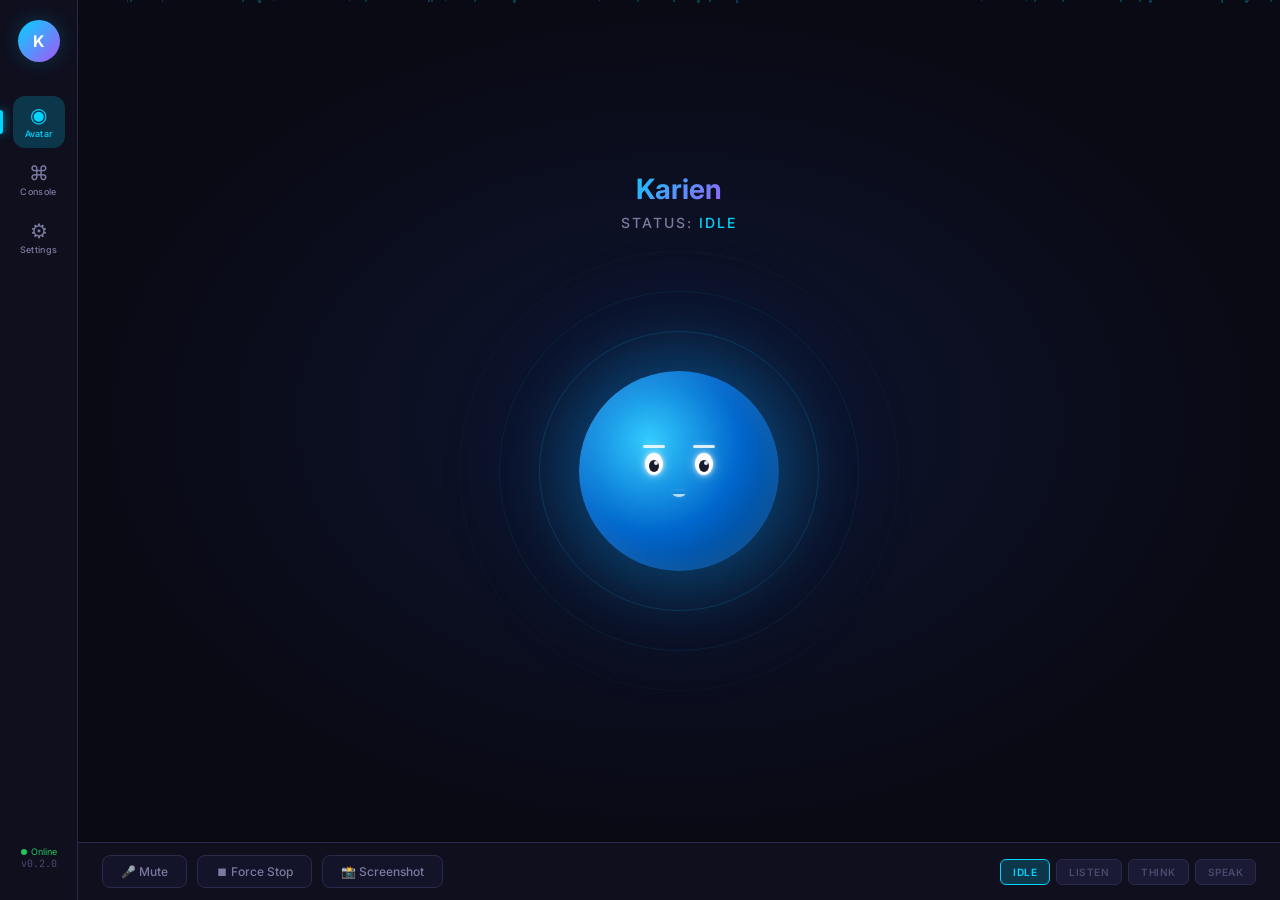
==== ui/index.html @ 9a638fca "feat: companion overlay avatar — voice pipeline in-app, ghost window, skin system The two halves of " ====
<!DOCTYPE html>
<html lang="en">

<head>
    <meta charset="UTF-8">
    <meta name="viewport" content="width=device-width, initial-scale=1.0">
    <title>Karien Dashboard</title>

    <!-- Stylesheets -->
    <link rel="stylesheet" href="css/variables.css">
    <link rel="stylesheet" href="css/layout.css">
    <link rel="stylesheet" href="css/avatar.css">
    <link rel="stylesheet" href="css/console.css">
    <link rel="stylesheet" href="css/settings.css">
    <link rel="stylesheet" href="css/face.css">
</head>

<body>
    <div class="app">

        <!-- ───── SIDEBAR ───── -->
        <div class="sidebar">
            <div class="sidebar-logo">K</div>

            <div class="nav-item active" data-tab="avatar" onclick="switchTab('avatar')">
                <span class="nav-icon">◉</span>
                <span class="nav-label">Avatar</span>
            </div>
            <div class="nav-item" data-tab="console" onclick="switchTab('console')">
                <span class="nav-icon">⌘</span>
                <span class="nav-label">Console</span>
            </div>
            <div class="nav-item" data-tab="settings" onclick="switchTab('settings')">
                <span class="nav-icon">⚙</span>
                <span class="nav-label">Settings</span>
            </div>

            <div class="sidebar-footer">
                <div class="sidebar-status"><span class="dot"></span> Online</div>
                <div class="sidebar-version" id="sidebar-version">v0.2.0</div>
            </div>
        </div>

        <!-- ───── MAIN CONTENT ───── -->
        <div class="main-content">

            <!-- AVATAR VIEW -->
            <div class="view active" id="view-avatar">
                <div class="avatar-view">
                    <div class="particles" id="particles"></div>
                    <div class="avatar-status">
                        <div class="avatar-name">Karien</div>
                        <div class="avatar-status-text">Status: <span class="highlight" id="statusLabel">Idle</span>
                        </div>
                    </div>
                    <div class="orb-container" id="orbContainer">
                        <div class="orb">
                            <div class="face">
                                <div class="brow brow-l"></div>
                                <div class="brow brow-r"></div>
                                <div class="eye eye-l">
                                    <div class="pupil"></div>
                                </div>
                                <div class="eye eye-r">
                                    <div class="pupil"></div>
                                </div>
                                <div class="mouth"></div>
                                <div class="blush blush-l"></div>
                                <div class="blush blush-r"></div>
                            </div>
                        </div>
                        <div class="orb-ring"></div>
                        <div class="orb-ring"></div>
                        <div class="orb-ring"></div>
                    </div>
                </div>
            </div>

            <!-- CONSOLE VIEW -->
            <div class="view" id="view-console">
                <div class="console-view">
                    <div class="console-toolbar">
                        <span class="title">⌘ Console Output</span>
                        <button class="toolbar-btn" onclick="clearLogs()">Clear Log</button>
                        <div class="toggle-switch" onclick="this.querySelector('.toggle-track').classList.toggle('on')">
                            <div class="toggle-track on"></div>
                            <span>Auto-Scroll</span>
                        </div>
                    </div>
                    <div class="log-area" id="logArea">
                        <!-- filled by console.js -->
                    </div>
                    <div class="console-input-bar">
                        <span class="prompt-char">❯</span>
                        <input class="console-input" type="text" placeholder="Type command manually here..." />
                        <button class="send-btn">Send</button>
                    </div>
                </div>
            </div>

            <!-- SETTINGS VIEW -->
            <div class="view" id="view-settings">
                <div class="settings-view">
                    <div class="settings-header">
                        <h1>⚙ Settings</h1>
                        <p>Configure your assistant's brain, tools, and audio.</p>
                    </div>
                    <div class="settings-body">

                        <!-- LLM Config -->
                        <div class="settings-section">
                            <div class="section-header">
                                <div class="section-icon llm">🧠</div>
                                <span class="section-title">LLM Configuration</span>
                                <span class="section-chevron open">▼</span>
                            </div>
                            <div class="section-body">
                                <div class="form-row">
                                    <span class="form-label">Provider</span>
                                    <select class="form-select" id="llm-provider">
                                        <!-- populated by settings.js -->
                                    </select>
                                </div>
                                <div class="form-row">
                                    <span class="form-label">Model</span>
                                    <select class="form-select" id="llm-model">
                                        <!-- populated by settings.js -->
                                    </select>
                                </div>
                                <div class="form-row">
                                    <span class="form-label">Temperature</span>
                                    <div class="slider-container">
                                        <input type="range" class="slider" id="llm-temperature" min="0" max="100"
                                            value="70"
                                            oninput="document.getElementById('llm-temp-value').textContent = (this.value/100).toFixed(2)">
                                        <span class="slider-value" id="llm-temp-value">0.70</span>
                                    </div>
                                </div>
                            </div>
                        </div>

                        <!-- MCP Servers -->
                        <div class="settings-section">
                            <div class="section-header">
                                <div class="section-icon mcp">🔌</div>
                                <span class="section-title">MCP Servers (Tools)</span>
                                <span class="section-chevron open">▼</span>
                            </div>
                            <div class="section-body" id="mcp-list">
                                <!-- populated by settings.js -->
                            </div>
                        </div>

                        <!-- Audio -->
                        <div class="settings-section">
                            <div class="section-header">
                                <div class="section-icon audio">🎤</div>
                                <span class="section-title">Audio Configuration</span>
                                <span class="section-chevron open">▼</span>
                            </div>
                            <div class="section-body">
                                <div class="form-row">
                                    <span class="form-label">Input Device</span>
                                    <select class="form-select" id="audio-device">
                                        <!-- populated by settings.js -->
                                    </select>
                                </div>
                                <div class="form-row">
                                    <span class="form-label">Wake Word</span>
                                    <select class="form-select" id="audio-wakeword">
                                        <!-- populated by settings.js -->
                                    </select>
                                </div>
                            </div>
                        </div>

                        <!-- Voice / TTS -->
                        <div class="settings-section">
                            <div class="section-header">
                                <div class="section-icon voice">🗣️</div>
                                <span class="section-title">Voice / TTS</span>
                                <span class="section-chevron open">▼</span>
                            </div>
                            <div class="section-body">
                                <div class="form-row">
                                    <span class="form-label">TTS Engine</span>
                                    <select class="form-select" id="voice-engine">
                                        <!-- populated by settings.js -->
                                    </select>
                                </div>
                                <div class="form-row">
                                    <span class="form-label">Voice</span>
                                    <select class="form-select" id="voice-voice">
                                        <!-- populated by settings.js -->
                                    </select>
                                </div>
                                <div class="form-row">
                                    <span class="form-label">Speed</span>
                                    <div class="slider-container">
                                        <input type="range" class="slider" id="voice-speed" min="50" max="200"
                                            value="100"
                                            oninput="document.getElementById('voice-speed-value').textContent = (this.value/100).toFixed(1) + 'x'">
                                        <span class="slider-value" id="voice-speed-value">1.0x</span>
                                    </div>
                                </div>
                            </div>
                        </div>

                        <!-- Avatar -->
                        <div class="settings-section">
                            <div class="section-header">
                                <div class="section-icon"
                                    style="background: linear-gradient(135deg, #3d1b33, #63164e);">🎭</div>
                                <span class="section-title">Avatar</span>
                                <span class="section-chevron open">▼</span>
                            </div>
                            <div class="section-body">
                                <div class="form-row">
                                    <span class="form-label">Skin</span>
                                    <select class="form-select" id="avatar-skin">
                                        <!-- populated by settings.js from ui/avatars/manifest.json -->
                                    </select>
                                </div>
                            </div>
                        </div>

                        <!-- API Keys -->
                        <div class="settings-section">
                            <div class="section-header">
                                <div class="section-icon"
                                    style="background: linear-gradient(135deg, #1b2d3d, #164e63);">🔑</div>
                                <span class="section-title">API Keys</span>
                                <span class="section-chevron open">▼</span>
                            </div>
                            <div class="section-body" id="api-keys-list">
                                <!-- populated by settings.js -->
                            </div>
                        </div>

                    </div>
                </div>
            </div>
        </div>

        <!-- ───── BOTTOM BAR ───── -->
        <div class="bottom-bar">
            <button class="action-btn" onclick="toggleMute(this)">🎤 Mute</button>
            <button class="action-btn danger">⏹ Force Stop</button>
            <button class="action-btn">📸 Screenshot</button>

            <div class="state-switcher">
                <button class="state-btn active" onclick="setOrbState('idle', this)">Idle</button>
                <button class="state-btn" onclick="setOrbState('listening', this)">Listen</button>
                <button class="state-btn" onclick="setOrbState('thinking', this)">Think</button>
                <button class="state-btn" onclick="setOrbState('speaking', this)">Speak</button>
            </div>
        </div>
    </div>

    <!-- Scripts (order matters: modules before app bootstrap) -->
    <script src="js/avatar.js"></script>
    <script src="js/console.js"></script>
    <script src="js/settings.js"></script>
    <script src="js/app.js"></script>
</body>

</html>
---- ui/css/variables.css ----
/* ═══════════════════════════════════════
   Karien — Design Tokens & Base Reset
   ═══════════════════════════════════════ */

@import url('https://fonts.googleapis.com/css2?family=Inter:wght@300;400;500;600;700&family=JetBrains+Mono:wght@400;500&display=swap');

:root {
  --bg-deep: #0a0a14;
  --bg-sidebar: #0f0f1e;
  --bg-card: #13132a;
  --bg-input: #1a1a35;
  --bg-hover: #1e1e3a;
  --accent: #00d4ff;
  --accent-dim: #00d4ff33;
  --accent-glow: #00d4ff66;
  --accent-purple: #a855f7;
  --accent-pink: #ec4899;
  --accent-green: #22c55e;
  --accent-orange: #f59e0b;
  --accent-red: #ef4444;
  --text-primary: #e8e8f0;
  --text-secondary: #7a7a9e;
  --text-dim: #4a4a6e;
  --border: #2a2a4a;
  --radius: 12px;
  --radius-sm: 8px;
  --font-main: 'Inter', -apple-system, sans-serif;
  --font-mono: 'JetBrains Mono', 'Fira Code', monospace;
}

* {
  margin: 0;
  padding: 0;
  box-sizing: border-box;
}

body {
  font-family: var(--font-main);
  background: var(--bg-deep);
  color: var(--text-primary);
  height: 100vh;
  overflow: hidden;
  user-select: none;
}
---- ui/css/layout.css ----
/* ═══════════════════════════════════════
   Karien — Layout, Sidebar, Bottom Bar
   ═══════════════════════════════════════ */

/* ───── APP GRID ───── */
.app {
    display: grid;
    grid-template-columns: 78px 1fr;
    grid-template-rows: 1fr auto;
    height: 100vh;
}

/* ───── SIDEBAR ───── */
.sidebar {
    grid-row: 1 / 3;
    background: var(--bg-sidebar);
    border-right: 1px solid var(--border);
    display: flex;
    flex-direction: column;
    align-items: center;
    padding: 20px 0;
    gap: 6px;
    z-index: 10;
}

.sidebar-logo {
    width: 42px;
    height: 42px;
    border-radius: 50%;
    background: linear-gradient(135deg, var(--accent), var(--accent-purple));
    display: flex;
    align-items: center;
    justify-content: center;
    font-weight: 700;
    font-size: 16px;
    color: #fff;
    margin-bottom: 28px;
    box-shadow: 0 0 20px var(--accent-dim);
}

.nav-item {
    width: 52px;
    height: 52px;
    border-radius: var(--radius);
    display: flex;
    flex-direction: column;
    align-items: center;
    justify-content: center;
    cursor: pointer;
    transition: all 0.25s ease;
    position: relative;
    color: var(--text-secondary);
    gap: 3px;
}

.nav-item:hover {
    background: var(--bg-hover);
    color: var(--text-primary);
}

.nav-item.active {
    background: var(--accent-dim);
    color: var(--accent);
}

.nav-item.active::before {
    content: '';
    position: absolute;
    left: -13px;
    width: 3px;
    height: 24px;
    background: var(--accent);
    border-radius: 0 3px 3px 0;
    box-shadow: 0 0 10px var(--accent);
}

.nav-icon {
    font-size: 20px;
    line-height: 1;
}

.nav-label {
    font-size: 9px;
    font-weight: 500;
    letter-spacing: 0.3px;
}

.sidebar-footer {
    margin-top: auto;
    text-align: center;
    padding: 10px;
}

.sidebar-version {
    font-size: 10px;
    color: var(--text-dim);
    font-family: var(--font-mono);
}

.sidebar-status {
    font-size: 9px;
    color: var(--accent-green);
    margin-top: 6px;
    display: flex;
    align-items: center;
    gap: 4px;
    justify-content: center;
}

.sidebar-status .dot {
    width: 6px;
    height: 6px;
    border-radius: 50%;
    background: var(--accent-green);
    animation: pulse-dot 2s infinite;
}

/* ───── MAIN CONTENT ───── */
.main-content {
    overflow: hidden;
    position: relative;
}

.view {
    display: none;
    height: 100%;
}

.view.active {
    display: flex;
    flex-direction: column;
}

/* ───── BOTTOM BAR ───── */
.bottom-bar {
    background: var(--bg-sidebar);
    border-top: 1px solid var(--border);
    padding: 12px 24px;
    display: flex;
    align-items: center;
    gap: 10px;
    justify-content: center;
}

.action-btn {
    display: flex;
    align-items: center;
    gap: 7px;
    padding: 8px 18px;
    border-radius: var(--radius-sm);
    border: 1px solid var(--border);
    background: var(--bg-card);
    color: var(--text-secondary);
    font-size: 12px;
    font-weight: 500;
    cursor: pointer;
    transition: all 0.2s;
    font-family: var(--font-main);
}

.action-btn:hover {
    background: var(--bg-hover);
    border-color: var(--accent);
    color: var(--accent);
}

.action-btn.danger:hover {
    border-color: var(--accent-red);
    color: var(--accent-red);
}

.state-switcher {
    margin-left: auto;
    display: flex;
    gap: 6px;
}

.state-btn {
    padding: 6px 12px;
    border-radius: 6px;
    border: 1px solid var(--border);
    background: var(--bg-input);
    color: var(--text-dim);
    font-size: 10px;
    font-weight: 600;
    cursor: pointer;
    transition: all 0.2s;
    text-transform: uppercase;
    letter-spacing: 0.5px;
    font-family: var(--font-main);
}

.state-btn:hover,
.state-btn.active {
    border-color: var(--accent);
    color: var(--accent);
    background: var(--accent-dim);
}
---- ui/css/avatar.css ----
/* ═══════════════════════════════════════
   Karien — Avatar View (Orb & Particles)
   ═══════════════════════════════════════ */

.avatar-view {
    display: flex;
    flex-direction: column;
    align-items: center;
    justify-content: center;
    position: relative;
    background: radial-gradient(ellipse at center, #0d1530 0%, var(--bg-deep) 70%);
    height: 100%;
}

.orb-container {
    position: relative;
    width: 400px;
    height: 400px;
    display: flex;
    align-items: center;
    justify-content: center;
    order: 2;
    margin-top: 20px;
}

.orb {
    width: 200px;
    height: 200px;
    border-radius: 50%;
    background: radial-gradient(circle at 35% 35%, #33ccff, #0066cc, #003366);
    box-shadow:
        0 0 60px 20px rgba(0, 180, 255, 0.25),
        0 0 120px 40px rgba(0, 120, 255, 0.1),
        inset 0 0 30px rgba(255, 255, 255, 0.1);
    animation: orb-idle 4s ease-in-out infinite;
    position: relative;
    z-index: 2;
    overflow: visible;
}

.orb-ring {
    position: absolute;
    border-radius: 50%;
    border: 1px solid;
    animation: ring-pulse 4s ease-in-out infinite;
}

.orb-ring:nth-child(2) {
    width: 280px;
    height: 280px;
    border-color: rgba(0, 212, 255, 0.15);
    animation-delay: 0s;
}

.orb-ring:nth-child(3) {
    width: 360px;
    height: 360px;
    border-color: rgba(0, 212, 255, 0.08);
    animation-delay: 0.5s;
}

.orb-ring:nth-child(4) {
    width: 440px;
    height: 440px;
    border-color: rgba(0, 212, 255, 0.04);
    animation-delay: 1s;
}

.avatar-status {
    margin-top: 0;
    margin-bottom: 20px;
    text-align: center;
    order: 1;
    z-index: 5;
}

.avatar-status-text {
    font-size: 14px;
    color: var(--text-secondary);
    letter-spacing: 2px;
    text-transform: uppercase;
    font-weight: 500;
}

.avatar-status-text .highlight {
    color: var(--accent);
}

.avatar-name {
    font-size: 28px;
    font-weight: 700;
    margin-bottom: 8px;
    background: linear-gradient(135deg, var(--accent), var(--accent-purple));
    -webkit-background-clip: text;
    background-clip: text;
    -webkit-text-fill-color: transparent;
}

/* ───── STATE CLASSES ───── */
.orb-container.listening .orb {
    animation: orb-listen 1.5s ease-in-out infinite;
    background: radial-gradient(circle at 35% 35%, #44ddff, #0088ee, #004488);
    box-shadow:
        0 0 80px 30px rgba(0, 200, 255, 0.35),
        0 0 160px 60px rgba(0, 150, 255, 0.15),
        inset 0 0 30px rgba(255, 255, 255, 0.15);
}

.orb-container.thinking .orb {
    animation: orb-think 0.8s ease-in-out infinite;
    background: radial-gradient(circle at 35% 35%, #bb77ff, #7733cc, #440088);
    box-shadow:
        0 0 80px 30px rgba(168, 85, 247, 0.35),
        0 0 160px 60px rgba(168, 85, 247, 0.15),
        inset 0 0 30px rgba(255, 255, 255, 0.15);
}

.orb-container.speaking .orb {
    animation: orb-speak 0.6s ease-in-out infinite;
    background: radial-gradient(circle at 35% 35%, #ff77cc, #cc3399, #880044);
    box-shadow:
        0 0 80px 30px rgba(236, 72, 153, 0.35),
        0 0 160px 60px rgba(236, 72, 153, 0.15),
        inset 0 0 30px rgba(255, 255, 255, 0.15);
}

/* ───── PARTICLES ───── */
.particles {
    position: absolute;
    width: 100%;
    height: 100%;
    top: 0;
    left: 0;
    pointer-events: none;
    overflow: hidden;
}

.particle {
    position: absolute;
    width: 2px;
    height: 2px;
    border-radius: 50%;
    background: var(--accent);
    opacity: 0.3;
    animation: float-up linear infinite;
}

/* ───── KEYFRAME ANIMATIONS ───── */
@keyframes orb-idle {

    0%,
    100% {
        transform: scale(1);
    }

    50% {
        transform: scale(1.06);
    }
}

@keyframes orb-listen {

    0%,
    100% {
        transform: scale(1);
    }

    50% {
        transform: scale(1.15);
    }
}

@keyframes orb-think {

    0%,
    100% {
        transform: scale(0.95) rotate(0deg);
    }

    50% {
        transform: scale(1.08) rotate(180deg);
    }
}

@keyframes orb-speak {

    0%,
    100% {
        transform: scale(1);
    }

    25% {
        transform: scale(1.12);
    }

    75% {
        transform: scale(0.95);
    }
}

@keyframes ring-pulse {

    0%,
    100% {
        transform: scale(1);
        opacity: 1;
    }

    50% {
        transform: scale(1.08);
        opacity: 0.5;
    }
}

@keyframes pulse-dot {

    0%,
    100% {
        opacity: 1;
    }

    50% {
        opacity: 0.3;
    }
}

@keyframes fadeIn {
    from {
        opacity: 0;
        transform: translateY(4px);
    }

    to {
        opacity: 1;
        transform: translateY(0);
    }
}

@keyframes float-up {
    0% {
        transform: translateY(100vh) scale(0);
        opacity: 0;
    }

    10% {
        opacity: 0.4;
    }

    90% {
        opacity: 0.4;
    }

    100% {
        transform: translateY(-10vh) scale(1);
        opacity: 0;
    }
}
---- ui/css/console.css ----
/* ═══════════════════════════════════════
   Karien — Console View
   ═══════════════════════════════════════ */

.console-view {
    background: var(--bg-deep);
}

.console-toolbar {
    display: flex;
    align-items: center;
    padding: 12px 20px;
    border-bottom: 1px solid var(--border);
    gap: 10px;
}

.console-toolbar .title {
    font-size: 13px;
    font-weight: 600;
    color: var(--text-primary);
    margin-right: auto;
    letter-spacing: 0.5px;
}

.toolbar-btn {
    padding: 6px 14px;
    border-radius: 6px;
    border: 1px solid var(--border);
    background: var(--bg-card);
    color: var(--text-secondary);
    font-size: 11px;
    font-weight: 500;
    cursor: pointer;
    transition: all 0.2s;
    font-family: var(--font-main);
}

.toolbar-btn:hover {
    background: var(--bg-hover);
    color: var(--text-primary);
}

.toggle-switch {
    display: flex;
    align-items: center;
    gap: 8px;
    font-size: 11px;
    color: var(--text-secondary);
    cursor: pointer;
}

.toggle-track {
    width: 34px;
    height: 18px;
    border-radius: 9px;
    background: var(--bg-input);
    border: 1px solid var(--border);
    position: relative;
    transition: all 0.3s;
}

.toggle-track.on {
    background: var(--accent-dim);
    border-color: var(--accent);
}

.toggle-track::after {
    content: '';
    width: 12px;
    height: 12px;
    border-radius: 50%;
    background: var(--text-secondary);
    position: absolute;
    top: 2px;
    left: 2px;
    transition: all 0.3s;
}

.toggle-track.on::after {
    left: 18px;
    background: var(--accent);
}

/* ───── LOG AREA ───── */
.log-area {
    flex: 1;
    overflow-y: auto;
    padding: 16px 20px;
    font-family: var(--font-mono);
    font-size: 12.5px;
    line-height: 1.9;
}

.log-area::-webkit-scrollbar {
    width: 6px;
}

.log-area::-webkit-scrollbar-track {
    background: transparent;
}

.log-area::-webkit-scrollbar-thumb {
    background: var(--border);
    border-radius: 3px;
}

.log-entry {
    display: flex;
    gap: 10px;
    padding: 2px 0;
    animation: fadeIn 0.3s ease;
}

.log-time {
    color: var(--text-dim);
    min-width: 70px;
}

.log-badge {
    padding: 1px 8px;
    border-radius: 4px;
    font-size: 10px;
    font-weight: 600;
    min-width: 50px;
    text-align: center;
    display: inline-block;
}

.log-badge.info {
    background: #1e3a5f;
    color: #60a5fa;
}

.log-badge.user {
    background: #1a3a3a;
    color: #22d3ee;
}

.log-badge.llm {
    background: #2d1b69;
    color: #a78bfa;
}

.log-badge.tool {
    background: #3d2b00;
    color: #fbbf24;
}

.log-badge.tts {
    background: #3d1b3d;
    color: #f472b6;
}

.log-badge.error {
    background: #3d1b1b;
    color: #f87171;
}

.log-badge.mcp {
    background: #1b3d2b;
    color: #4ade80;
}

.log-msg {
    color: var(--text-primary);
}

/* ───── INPUT BAR ───── */
.console-input-bar {
    display: flex;
    align-items: center;
    padding: 12px 20px;
    border-top: 1px solid var(--border);
    gap: 10px;
}

.console-input-bar .prompt-char {
    color: var(--accent);
    font-family: var(--font-mono);
    font-size: 16px;
    font-weight: 700;
}

.console-input {
    flex: 1;
    background: var(--bg-input);
    border: 1px solid var(--border);
    border-radius: var(--radius-sm);
    padding: 10px 14px;
    color: var(--text-primary);
    font-family: var(--font-mono);
    font-size: 12.5px;
    outline: none;
    transition: border-color 0.2s;
}

.console-input:focus {
    border-color: var(--accent);
}

.console-input::placeholder {
    color: var(--text-dim);
}

.send-btn {
    padding: 10px 20px;
    border-radius: var(--radius-sm);
    border: none;
    background: linear-gradient(135deg, var(--accent), #0099cc);
    color: #fff;
    font-weight: 600;
    font-size: 12px;
    cursor: pointer;
    transition: all 0.2s;
    font-family: var(--font-main);
    box-shadow: 0 0 15px rgba(0, 212, 255, 0.2);
}

.send-btn:hover {
    box-shadow: 0 0 25px rgba(0, 212, 255, 0.4);
    transform: translateY(-1px);
}
---- ui/css/settings.css ----
/* ═══════════════════════════════════════
   Karien — Settings View
   ═══════════════════════════════════════ */

.settings-view {
    background: var(--bg-deep);
    overflow-y: auto;
    padding: 0;
}

.settings-view::-webkit-scrollbar {
    width: 6px;
}

.settings-view::-webkit-scrollbar-track {
    background: transparent;
}

.settings-view::-webkit-scrollbar-thumb {
    background: var(--border);
    border-radius: 3px;
}

.settings-header {
    padding: 28px 32px 20px;
    border-bottom: 1px solid var(--border);
}

.settings-header h1 {
    font-size: 22px;
    font-weight: 700;
    letter-spacing: 1px;
}

.settings-header p {
    font-size: 13px;
    color: var(--text-secondary);
    margin-top: 4px;
}

.settings-body {
    padding: 24px 32px;
    display: flex;
    flex-direction: column;
    gap: 20px;
}

/* ───── COLLAPSIBLE SECTIONS ───── */
.settings-section {
    background: var(--bg-card);
    border: 1px solid var(--border);
    border-radius: var(--radius);
    overflow: hidden;
    transition: border-color 0.2s;
}

.settings-section:hover {
    border-color: #3a3a5a;
}

.section-header {
    display: flex;
    align-items: center;
    padding: 16px 20px;
    cursor: pointer;
    gap: 10px;
    transition: background 0.2s;
}

.section-header:hover {
    background: var(--bg-hover);
}

.section-icon {
    width: 32px;
    height: 32px;
    border-radius: 8px;
    display: flex;
    align-items: center;
    justify-content: center;
    font-size: 16px;
}

.section-icon.llm {
    background: linear-gradient(135deg, #2d1b69, #4c1d95);
}

.section-icon.mcp {
    background: linear-gradient(135deg, #1b3d2b, #166534);
}

.section-icon.audio {
    background: linear-gradient(135deg, #3d2b00, #92400e);
}

.section-icon.voice {
    background: linear-gradient(135deg, #3d1b3d, #831843);
}

.section-title {
    font-size: 14px;
    font-weight: 600;
    flex: 1;
}

.section-chevron {
    color: var(--text-dim);
    transition: transform 0.3s;
    font-size: 12px;
}

.section-chevron.open {
    transform: rotate(180deg);
}

.section-body {
    padding: 0 20px 20px;
    display: flex;
    flex-direction: column;
    gap: 16px;
}

/* ───── FORM CONTROLS ───── */
.form-row {
    display: flex;
    align-items: center;
    gap: 16px;
}

.form-label {
    font-size: 13px;
    color: var(--text-secondary);
    min-width: 100px;
    font-weight: 500;
}

.form-select {
    flex: 1;
    max-width: 280px;
    padding: 9px 14px;
    border-radius: var(--radius-sm);
    border: 1px solid var(--border);
    background: var(--bg-input);
    color: var(--text-primary);
    font-size: 13px;
    font-family: var(--font-main);
    outline: none;
    cursor: pointer;
    appearance: none;
    background-image: url("data:image/svg+xml,%3Csvg width='10' height='6' xmlns='http://www.w3.org/2000/svg'%3E%3Cpath d='M0 0l5 6 5-6z' fill='%237a7a9e'/%3E%3C/svg%3E");
    background-repeat: no-repeat;
    background-position: right 12px center;
}

.form-select:focus {
    border-color: var(--accent);
}

.slider-container {
    flex: 1;
    max-width: 280px;
    display: flex;
    align-items: center;
    gap: 12px;
}

.slider {
    flex: 1;
    -webkit-appearance: none;
    appearance: none;
    height: 4px;
    border-radius: 2px;
    background: var(--bg-input);
    outline: none;
}

.slider::-webkit-slider-thumb {
    -webkit-appearance: none;
    appearance: none;
    width: 16px;
    height: 16px;
    border-radius: 50%;
    background: var(--accent);
    cursor: pointer;
    box-shadow: 0 0 10px var(--accent-glow);
}

.slider-value {
    font-family: var(--font-mono);
    font-size: 13px;
    color: var(--accent);
    min-width: 30px;
}

/* ───── MCP ITEMS ───── */
.mcp-item {
    display: flex;
    align-items: center;
    padding: 12px 16px;
    border-radius: var(--radius-sm);
    background: var(--bg-input);
    gap: 12px;
}

.mcp-toggle {
    width: 40px;
    height: 22px;
    border-radius: 11px;
    background: var(--border);
    position: relative;
    cursor: pointer;
    transition: all 0.3s;
    flex-shrink: 0;
}

.mcp-toggle.on {
    background: var(--accent);
    box-shadow: 0 0 10px var(--accent-dim);
}

.mcp-toggle::after {
    content: '';
    width: 16px;
    height: 16px;
    border-radius: 50%;
    background: white;
    position: absolute;
    top: 3px;
    left: 3px;
    transition: all 0.3s;
}

.mcp-toggle.on::after {
    left: 21px;
}

.mcp-name {
    font-size: 13px;
    font-weight: 500;
    flex: 1;
}

.mcp-desc {
    font-size: 11px;
    color: var(--text-dim);
    flex: 2;
}

.mcp-status {
    font-size: 10px;
    font-weight: 600;
    padding: 3px 10px;
    border-radius: 10px;
    letter-spacing: 0.5px;
    text-transform: uppercase;
}

.mcp-status.connected {
    background: #0d3320;
    color: var(--accent-green);
}

.mcp-status.disabled {
    background: #2a2a3e;
    color: var(--text-dim);
}

/* ───── CONNECT / GOOGLE BTN ───── */
.connect-btn {
    padding: 6px 14px;
    border-radius: 20px;
    border: 1px solid var(--border);
    background: transparent;
    color: var(--text-primary);
    font-size: 11px;
    font-weight: 500;
    cursor: pointer;
    transition: all 0.2s;
    display: flex;
    align-items: center;
    gap: 8px;
    font-family: var(--font-main);
}

.connect-btn:hover {
    border-color: var(--text-primary);
    background: rgba(255, 255, 255, 0.05);
}

.google-icon {
    font-weight: 700;
    font-family: var(--font-main);
    background: linear-gradient(135deg, #4285F4, #34A853, #FBBC05, #EA4335);
    -webkit-background-clip: text;
    background-clip: text;
    -webkit-text-fill-color: transparent;
    font-size: 14px;
}
---- ui/css/face.css ----
/* ═══════════════════════════════════════
   Karien — Chibi Face Expressions
   ═══════════════════════════════════════
   
   9 moods: neutral, happy, sad, annoyed,
   embarrassed, proud, curious, excited, sleepy
   ═══════════════════════════════════════ */

/* ───── FACE CONTAINER ───── */
.face {
    position: absolute;
    width: 120px;
    height: 80px;
    top: 50%;
    left: 50%;
    transform: translate(-50%, -50%);
    z-index: 5;
    pointer-events: none;
}

/* ───── EYES ───── */
.eye {
    position: absolute;
    width: 18px;
    height: 22px;
    background: #fff;
    border-radius: 50%;
    top: 22px;
    transition: all 0.4s cubic-bezier(0.34, 1.56, 0.64, 1);
    overflow: hidden;
    box-shadow: 0 0 12px rgba(255, 255, 255, 0.5), 0 0 4px rgba(255, 255, 255, 0.8);
}

.eye-l {
    left: 26px;
}

.eye-r {
    right: 26px;
}

.pupil {
    position: absolute;
    width: 10px;
    height: 12px;
    background: #1a1a2e;
    border-radius: 50%;
    bottom: 3px;
    left: 50%;
    transform: translateX(-50%);
    transition: all 0.4s cubic-bezier(0.34, 1.56, 0.64, 1);
}

.pupil::after {
    content: '';
    position: absolute;
    width: 4px;
    height: 4px;
    background: rgba(255, 255, 255, 0.9);
    border-radius: 50%;
    top: 1px;
    right: 1px;
}

/* ───── EYEBROWS ───── */
.brow {
    position: absolute;
    width: 22px;
    height: 3px;
    background: rgba(255, 255, 255, 0.85);
    border-radius: 2px;
    top: 14px;
    transition: all 0.4s cubic-bezier(0.34, 1.56, 0.64, 1);
    box-shadow: 0 0 6px rgba(255, 255, 255, 0.3);
}

.brow-l {
    left: 24px;
}

.brow-r {
    right: 24px;
}

/* ───── MOUTH ───── */
.mouth {
    position: absolute;
    width: 12px;
    height: 6px;
    border-bottom: 3px solid rgba(255, 255, 255, 0.7);
    border-radius: 0 0 50% 50%;
    bottom: 14px;
    left: 50%;
    transform: translateX(-50%);
    transition: all 0.4s cubic-bezier(0.34, 1.56, 0.64, 1);
    box-shadow: 0 0 4px rgba(255, 255, 255, 0.2);
}

/* ───── BLUSH (hidden by default) ───── */
.blush {
    position: absolute;
    width: 16px;
    height: 8px;
    background: rgba(255, 100, 130, 0);
    border-radius: 50%;
    top: 42px;
    transition: all 0.5s ease;
    filter: blur(2px);
}

.blush-l {
    left: 12px;
}

.blush-r {
    right: 12px;
}


/* ═══════════════════════════════════════
   MOOD EXPRESSIONS
   Applied to .orb-container.mood-*
   ═══════════════════════════════════════ */

/* ───── NEUTRAL ───── */
/* Default state — no extra classes needed */

/* ───── HAPPY (＾▽＾) ───── */
.mood-happy .eye {
    height: 8px;
    top: 28px;
    border-radius: 10px 10px 0 0;
    background: #fff;
}

.mood-happy .pupil {
    opacity: 0;
}

.mood-happy .brow {
    top: 10px;
}

.mood-happy .mouth {
    width: 20px;
    height: 10px;
    border-bottom: 3px solid rgba(255, 255, 255, 0.8);
    border-radius: 0 0 50% 50%;
}

/* ───── SAD (╥_╥) ───── */
.mood-sad .eye {
    height: 18px;
    border-radius: 50% 50% 40% 40%;
}

.mood-sad .pupil {
    height: 14px;
    width: 10px;
}

.mood-sad .pupil::after {
    background: rgba(100, 180, 255, 0.8);
    width: 5px;
    height: 5px;
}

.mood-sad .brow-l {
    transform: rotate(12deg);
    transform-origin: right center;
}

.mood-sad .brow-r {
    transform: rotate(-12deg);
    transform-origin: left center;
}

.mood-sad .mouth {
    width: 10px;
    height: 5px;
    border-bottom: none;
    border-top: 3px solid rgba(255, 255, 255, 0.5);
    border-radius: 50% 50% 0 0;
    bottom: 16px;
}

/* ───── ANNOYED (−_−) ───── */
.mood-annoyed .eye {
    height: 6px;
    top: 30px;
    border-radius: 3px;
}

.mood-annoyed .pupil {
    opacity: 0;
}

.mood-annoyed .brow-l {
    transform: rotate(-15deg);
    transform-origin: right center;
    top: 18px;
}

.mood-annoyed .brow-r {
    transform: rotate(15deg);
    transform-origin: left center;
    top: 18px;
}

.mood-annoyed .mouth {
    width: 14px;
    height: 0;
    border-bottom: 3px solid rgba(255, 255, 255, 0.5);
    border-radius: 0;
    bottom: 16px;
}

/* ───── EMBARRASSED (>///<) ───── */
.mood-embarrassed .eye {
    height: 10px;
    top: 26px;
    border-radius: 8px 8px 4px 4px;
}

.mood-embarrassed .pupil {
    width: 8px;
    height: 8px;
}

.mood-embarrassed .brow {
    top: 10px;
}

.mood-embarrassed .brow-l {
    transform: rotate(8deg);
}

.mood-embarrassed .brow-r {
    transform: rotate(-8deg);
}

.mood-embarrassed .mouth {
    width: 8px;
    height: 4px;
    border-radius: 0 0 50% 50%;
    bottom: 16px;
}

.mood-embarrassed .blush {
    background: rgba(255, 100, 150, 0.5);
}

/* ───── PROUD (✧ω✧) ───── */
.mood-proud .eye {
    width: 20px;
    height: 20px;
    background: transparent;
    border: none;
    box-shadow: none;
    top: 24px;
}

.mood-proud .pupil {
    width: 16px;
    height: 16px;
    background: transparent;
    border: none;
}

.mood-proud .pupil::after {
    content: '✦';
    width: auto;
    height: auto;
    background: transparent;
    color: #ffd700;
    font-size: 18px;
    top: 50%;
    left: 50%;
    transform: translate(-50%, -50%);
    border-radius: 0;
    text-shadow: 0 0 8px rgba(255, 215, 0, 0.6);
}

.mood-proud .brow-l {
    transform: rotate(-10deg);
    transform-origin: center;
    top: 12px;
}

.mood-proud .brow-r {
    transform: rotate(10deg);
    transform-origin: center;
    top: 12px;
}

.mood-proud .mouth {
    width: 16px;
    height: 8px;
    border-bottom: 3px solid rgba(255, 255, 255, 0.8);
    border-radius: 0 0 50% 50%;
}

/* ───── CURIOUS (◉_◉?) ───── */
.mood-curious .eye {
    width: 22px;
    height: 26px;
}

.mood-curious .eye-r {
    width: 24px;
    height: 28px;
    top: 20px;
}

.mood-curious .pupil {
    width: 12px;
    height: 14px;
    transform: translateX(-30%);
}

.mood-curious .brow-l {
    transform: rotate(0deg);
}

.mood-curious .brow-r {
    transform: rotate(-18deg);
    transform-origin: left center;
    top: 8px;
}

.mood-curious .mouth {
    width: 8px;
    height: 8px;
    border: 2px solid rgba(255, 255, 255, 0.5);
    border-radius: 50%;
    bottom: 12px;
}

/* ───── EXCITED (★▽★) ───── */
.mood-excited .eye {
    width: 22px;
    height: 22px;
    background: transparent;
    border: none;
    box-shadow: none;
    top: 22px;
}

.mood-excited .pupil {
    width: 18px;
    height: 18px;
    background: transparent;
    border: none;
}

.mood-excited .pupil::after {
    content: '★';
    width: auto;
    height: auto;
    background: transparent;
    color: #fff;
    font-size: 20px;
    top: 50%;
    left: 50%;
    transform: translate(-50%, -50%);
    border-radius: 0;
    animation: sparkle 0.6s ease-in-out infinite alternate;
}

.mood-excited .brow {
    top: 8px;
    width: 18px;
}

.mood-excited .brow-l {
    transform: rotate(-5deg);
}

.mood-excited .brow-r {
    transform: rotate(5deg);
}

.mood-excited .mouth {
    width: 22px;
    height: 12px;
    border-bottom: 3px solid rgba(255, 255, 255, 0.9);
    border-radius: 0 0 50% 50%;
}

/* ───── SLEEPY (u_u) zzz ───── */
.mood-sleepy .eye {
    height: 4px;
    top: 32px;
    border-radius: 4px 4px 0 0;
    background: rgba(255, 255, 255, 0.6);
}

.mood-sleepy .pupil {
    opacity: 0;
}

.mood-sleepy .brow {
    top: 20px;
    opacity: 0.4;
}

.mood-sleepy .brow-l {
    transform: rotate(5deg);
}

.mood-sleepy .brow-r {
    transform: rotate(-5deg);
}

.mood-sleepy .mouth {
    width: 8px;
    height: 4px;
    border-bottom: 2px solid rgba(255, 255, 255, 0.4);
    border-radius: 0 0 50% 50%;
    bottom: 18px;
}

/* ───── SPEAKING (orb state, not mood) ───── */
.orb-container.speaking .mouth {
    animation: speak-mouth 0.4s ease-in-out infinite alternate;
}

/* ───── MOOD-SPECIFIC ORB COLORS ───── */
.mood-happy .orb {
    background: radial-gradient(circle at 35% 35%, #55eeff, #00aacc, #005577);
    box-shadow:
        0 0 60px 20px rgba(0, 220, 255, 0.3),
        0 0 120px 40px rgba(0, 180, 255, 0.12),
        inset 0 0 30px rgba(255, 255, 255, 0.12);
}

.mood-sad .orb {
    background: radial-gradient(circle at 35% 35%, #4477bb, #224488, #112244);
    box-shadow:
        0 0 60px 20px rgba(40, 80, 160, 0.3),
        0 0 120px 40px rgba(30, 60, 120, 0.12),
        inset 0 0 30px rgba(180, 200, 255, 0.08);
}

.mood-annoyed .orb {
    background: radial-gradient(circle at 35% 35%, #ff6666, #cc3333, #661122);
    box-shadow:
        0 0 60px 20px rgba(255, 80, 80, 0.25),
        0 0 120px 40px rgba(200, 50, 50, 0.1),
        inset 0 0 30px rgba(255, 200, 200, 0.08);
}

.mood-embarrassed .orb {
    background: radial-gradient(circle at 35% 35%, #ff88bb, #cc4488, #882255);
    box-shadow:
        0 0 60px 20px rgba(255, 120, 170, 0.3),
        0 0 120px 40px rgba(200, 80, 130, 0.12),
        inset 0 0 30px rgba(255, 200, 220, 0.1);
}

.mood-proud .orb {
    background: radial-gradient(circle at 35% 35%, #ffcc44, #cc8800, #664400);
    box-shadow:
        0 0 60px 20px rgba(255, 200, 50, 0.3),
        0 0 120px 40px rgba(200, 150, 30, 0.12),
        inset 0 0 30px rgba(255, 240, 200, 0.1);
}

.mood-curious .orb {
    background: radial-gradient(circle at 35% 35%, #66bbff, #3388dd, #1155aa);
    box-shadow:
        0 0 60px 20px rgba(80, 180, 255, 0.3),
        0 0 120px 40px rgba(50, 130, 220, 0.12),
        inset 0 0 30px rgba(200, 230, 255, 0.1);
}

.mood-excited .orb {
    background: radial-gradient(circle at 35% 35%, #ff88ff, #cc44dd, #8822aa);
    box-shadow:
        0 0 60px 20px rgba(255, 120, 255, 0.3),
        0 0 120px 40px rgba(200, 60, 220, 0.12),
        inset 0 0 30px rgba(255, 200, 255, 0.1);
    animation: orb-excited 0.5s ease-in-out infinite;
}

.mood-sleepy .orb {
    background: radial-gradient(circle at 35% 35%, #6666aa, #444477, #222244);
    box-shadow:
        0 0 40px 15px rgba(80, 80, 160, 0.2),
        0 0 80px 30px rgba(60, 60, 120, 0.08),
        inset 0 0 30px rgba(150, 150, 200, 0.06);
    animation: orb-idle 6s ease-in-out infinite;
}

/* ───── FACE ANIMATIONS ───── */
@keyframes speak-mouth {
    0% {
        height: 6px;
        width: 12px;
    }

    100% {
        height: 10px;
        width: 16px;
    }
}

@keyframes sparkle {
    0% {
        opacity: 0.7;
        transform: translate(-50%, -50%) scale(0.9);
    }

    100% {
        opacity: 1;
        transform: translate(-50%, -50%) scale(1.1);
    }
}

@keyframes orb-excited {

    0%,
    100% {
        transform: scale(1) rotate(0deg);
    }

    25% {
        transform: scale(1.06) rotate(2deg);
    }

    75% {
        transform: scale(1.06) rotate(-2deg);
    }
}

/* ───── BLINK ANIMATION ───── */
.eye {
    animation: blink 4s ease-in-out infinite;
}

.eye-r {
    animation-delay: 0.1s;
}

@keyframes blink {

    0%,
    95%,
    100% {
        transform: scaleY(1);
    }

    97% {
        transform: scaleY(0.1);
    }
}

/* Don't blink when eyes are already closed or special */
.mood-happy .eye,
.mood-annoyed .eye,
.mood-sleepy .eye,
.mood-excited .eye,
.mood-proud .eye {
    animation: none;
}
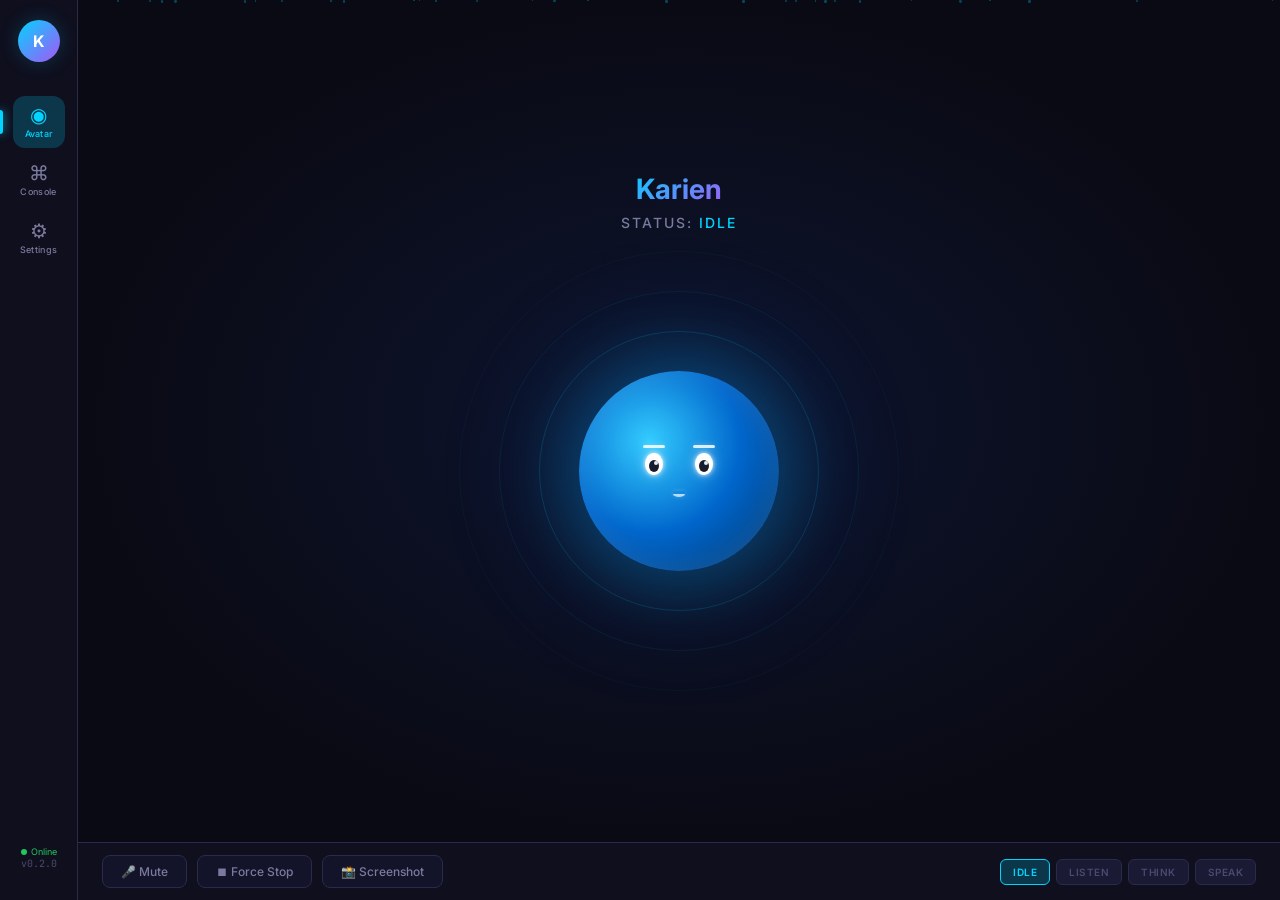
==== commit 68b344ef: "refactor: shared waitForApi + console append-only rendering - ui/js/util.js: single waitForApi helpe" ====
--- a/ui/index.html
+++ b/ui/index.html
@@ -257,7 +257,8 @@
         </div>
     </div>
 
-    <!-- Scripts (order matters: modules before app bootstrap) -->
+    <!-- Scripts (order matters: shared helpers, then modules, then app bootstrap) -->
+    <script src="js/util.js"></script>
     <script src="js/avatar.js"></script>
     <script src="js/console.js"></script>
     <script src="js/settings.js"></script>
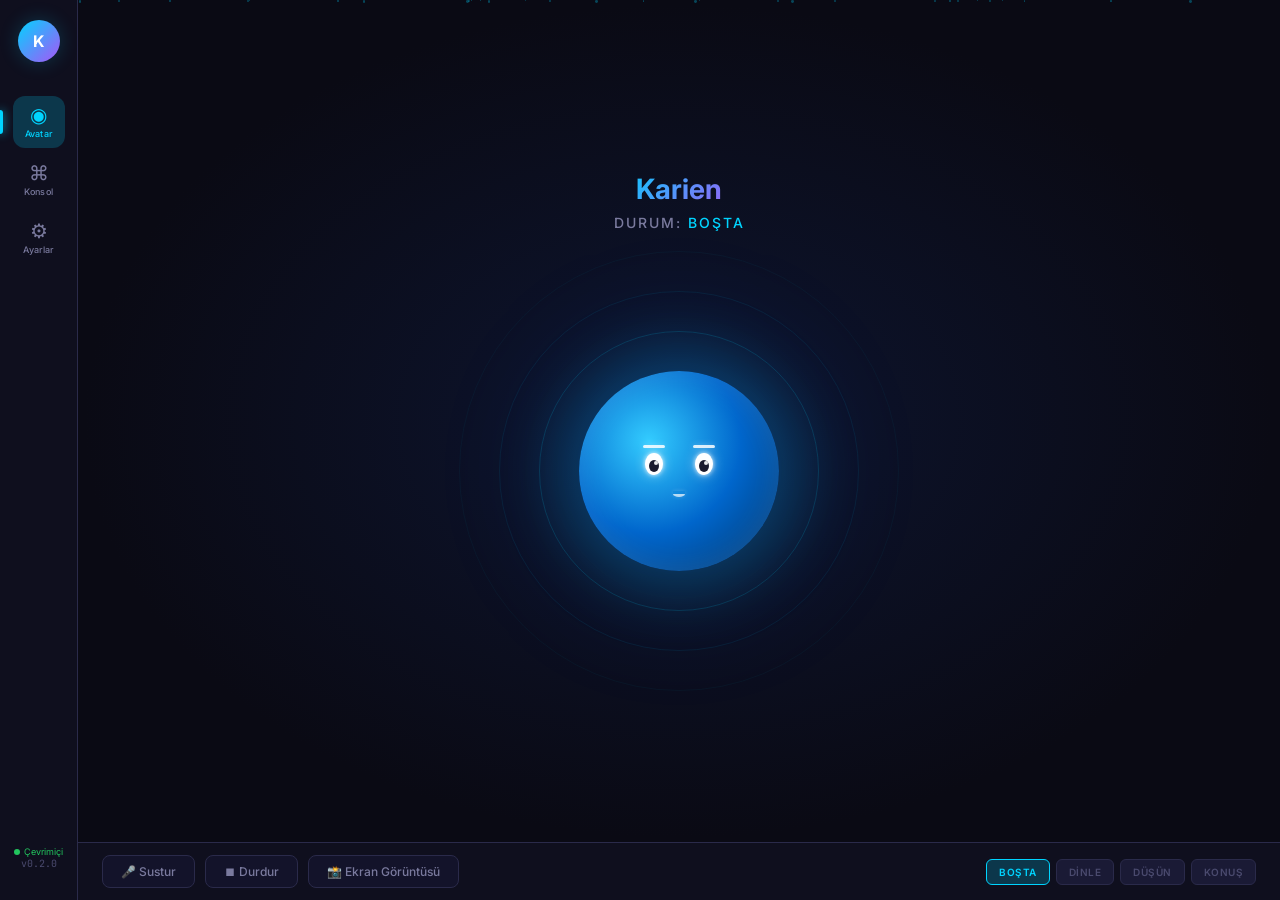
==== commit c36fd550: "feat: i18n scaffold - ui/js/i18n.js: window.I18N (full Turkish table for all three pages,   incl. wi" ====
--- a/ui/index.html
+++ b/ui/index.html
@@ -1,10 +1,10 @@
 <!DOCTYPE html>
-<html lang="en">
+<html lang="tr">
 
 <head>
     <meta charset="UTF-8">
     <meta name="viewport" content="width=device-width, initial-scale=1.0">
-    <title>Karien Dashboard</title>
+    <title data-i18n="app.title">Karien Paneli</title>
 
     <!-- Stylesheets -->
     <link rel="stylesheet" href="css/variables.css">
@@ -24,19 +24,19 @@
 
             <div class="nav-item active" data-tab="avatar" onclick="switchTab('avatar')">
                 <span class="nav-icon">◉</span>
-                <span class="nav-label">Avatar</span>
+                <span class="nav-label" data-i18n="nav.avatar">Avatar</span>
             </div>
             <div class="nav-item" data-tab="console" onclick="switchTab('console')">
                 <span class="nav-icon">⌘</span>
-                <span class="nav-label">Console</span>
+                <span class="nav-label" data-i18n="nav.console">Konsol</span>
             </div>
             <div class="nav-item" data-tab="settings" onclick="switchTab('settings')">
                 <span class="nav-icon">⚙</span>
-                <span class="nav-label">Settings</span>
+                <span class="nav-label" data-i18n="nav.settings">Ayarlar</span>
             </div>
 
             <div class="sidebar-footer">
-                <div class="sidebar-status"><span class="dot"></span> Online</div>
+                <div class="sidebar-status"><span class="dot"></span> <span data-i18n="sidebar.online">Çevrimiçi</span></div>
                 <div class="sidebar-version" id="sidebar-version">v0.2.0</div>
             </div>
         </div>
@@ -50,7 +50,7 @@
                     <div class="particles" id="particles"></div>
                     <div class="avatar-status">
                         <div class="avatar-name">Karien</div>
-                        <div class="avatar-status-text">Status: <span class="highlight" id="statusLabel">Idle</span>
+                        <div class="avatar-status-text"><span data-i18n="avatar.statusPrefix">Durum:</span> <span class="highlight" id="statusLabel" data-i18n="state.idle">Boşta</span>
                         </div>
                     </div>
                     <div class="orb-container" id="orbContainer">
@@ -80,11 +80,11 @@
             <div class="view" id="view-console">
                 <div class="console-view">
                     <div class="console-toolbar">
-                        <span class="title">⌘ Console Output</span>
-                        <button class="toolbar-btn" onclick="clearLogs()">Clear Log</button>
+                        <span class="title" data-i18n="console.title">⌘ Konsol Çıktısı</span>
+                        <button class="toolbar-btn" onclick="clearLogs()" data-i18n="console.clear">Temizle</button>
                         <div class="toggle-switch" onclick="this.querySelector('.toggle-track').classList.toggle('on')">
                             <div class="toggle-track on"></div>
-                            <span>Auto-Scroll</span>
+                            <span data-i18n="console.autoScroll">Otomatik Kaydırma</span>
                         </div>
                     </div>
                     <div class="log-area" id="logArea">
@@ -92,8 +92,8 @@
                     </div>
                     <div class="console-input-bar">
                         <span class="prompt-char">❯</span>
-                        <input class="console-input" type="text" placeholder="Type command manually here..." />
-                        <button class="send-btn">Send</button>
+                        <input class="console-input" type="text" data-i18n-placeholder="console.inputPlaceholder" placeholder="Komutunu buraya yaz..." />
+                        <button class="send-btn" data-i18n="console.send">Gönder</button>
                     </div>
                 </div>
             </div>
@@ -102,8 +102,8 @@
             <div class="view" id="view-settings">
                 <div class="settings-view">
                     <div class="settings-header">
-                        <h1>⚙ Settings</h1>
-                        <p>Configure your assistant's brain, tools, and audio.</p>
+                        <h1 data-i18n="settings.title">⚙ Ayarlar</h1>
+                        <p data-i18n="settings.subtitle">Asistanının beynini, araçlarını ve sesini buradan ayarla.</p>
                     </div>
                     <div class="settings-body">
 
@@ -111,24 +111,24 @@
                         <div class="settings-section">
                             <div class="section-header">
                                 <div class="section-icon llm">🧠</div>
-                                <span class="section-title">LLM Configuration</span>
-                                <span class="section-chevron open">▼</span>
-                            </div>
-                            <div class="section-body">
-                                <div class="form-row">
-                                    <span class="form-label">Provider</span>
+                                <span class="section-title" data-i18n="settings.section.llm">LLM Ayarları</span>
+                                <span class="section-chevron open">▼</span>
+                            </div>
+                            <div class="section-body">
+                                <div class="form-row">
+                                    <span class="form-label" data-i18n="settings.label.provider">Sağlayıcı</span>
                                     <select class="form-select" id="llm-provider">
                                         <!-- populated by settings.js -->
                                     </select>
                                 </div>
                                 <div class="form-row">
-                                    <span class="form-label">Model</span>
+                                    <span class="form-label" data-i18n="settings.label.model">Model</span>
                                     <select class="form-select" id="llm-model">
                                         <!-- populated by settings.js -->
                                     </select>
                                 </div>
                                 <div class="form-row">
-                                    <span class="form-label">Temperature</span>
+                                    <span class="form-label" data-i18n="settings.label.temperature">Sıcaklık</span>
                                     <div class="slider-container">
                                         <input type="range" class="slider" id="llm-temperature" min="0" max="100"
                                             value="70"
@@ -143,7 +143,7 @@
                         <div class="settings-section">
                             <div class="section-header">
                                 <div class="section-icon mcp">🔌</div>
-                                <span class="section-title">MCP Servers (Tools)</span>
+                                <span class="section-title" data-i18n="settings.section.mcp">MCP Sunucuları (Araçlar)</span>
                                 <span class="section-chevron open">▼</span>
                             </div>
                             <div class="section-body" id="mcp-list">
@@ -155,18 +155,18 @@
                         <div class="settings-section">
                             <div class="section-header">
                                 <div class="section-icon audio">🎤</div>
-                                <span class="section-title">Audio Configuration</span>
-                                <span class="section-chevron open">▼</span>
-                            </div>
-                            <div class="section-body">
-                                <div class="form-row">
-                                    <span class="form-label">Input Device</span>
+                                <span class="section-title" data-i18n="settings.section.audio">Ses Ayarları</span>
+                                <span class="section-chevron open">▼</span>
+                            </div>
+                            <div class="section-body">
+                                <div class="form-row">
+                                    <span class="form-label" data-i18n="settings.label.inputDevice">Giriş Cihazı</span>
                                     <select class="form-select" id="audio-device">
                                         <!-- populated by settings.js -->
                                     </select>
                                 </div>
                                 <div class="form-row">
-                                    <span class="form-label">Wake Word</span>
+                                    <span class="form-label" data-i18n="settings.label.wakeWord">Uyandırma Sözcüğü</span>
                                     <select class="form-select" id="audio-wakeword">
                                         <!-- populated by settings.js -->
                                     </select>
@@ -178,24 +178,24 @@
                         <div class="settings-section">
                             <div class="section-header">
                                 <div class="section-icon voice">🗣️</div>
-                                <span class="section-title">Voice / TTS</span>
-                                <span class="section-chevron open">▼</span>
-                            </div>
-                            <div class="section-body">
-                                <div class="form-row">
-                                    <span class="form-label">TTS Engine</span>
+                                <span class="section-title" data-i18n="settings.section.voice">Ses / Konuşma (TTS)</span>
+                                <span class="section-chevron open">▼</span>
+                            </div>
+                            <div class="section-body">
+                                <div class="form-row">
+                                    <span class="form-label" data-i18n="settings.label.ttsEngine">TTS Motoru</span>
                                     <select class="form-select" id="voice-engine">
                                         <!-- populated by settings.js -->
                                     </select>
                                 </div>
                                 <div class="form-row">
-                                    <span class="form-label">Voice</span>
+                                    <span class="form-label" data-i18n="settings.label.voice">Ses</span>
                                     <select class="form-select" id="voice-voice">
                                         <!-- populated by settings.js -->
                                     </select>
                                 </div>
                                 <div class="form-row">
-                                    <span class="form-label">Speed</span>
+                                    <span class="form-label" data-i18n="settings.label.speed">Hız</span>
                                     <div class="slider-container">
                                         <input type="range" class="slider" id="voice-speed" min="50" max="200"
                                             value="100"
@@ -211,12 +211,12 @@
                             <div class="section-header">
                                 <div class="section-icon"
                                     style="background: linear-gradient(135deg, #3d1b33, #63164e);">🎭</div>
-                                <span class="section-title">Avatar</span>
-                                <span class="section-chevron open">▼</span>
-                            </div>
-                            <div class="section-body">
-                                <div class="form-row">
-                                    <span class="form-label">Skin</span>
+                                <span class="section-title" data-i18n="settings.section.avatar">Avatar</span>
+                                <span class="section-chevron open">▼</span>
+                            </div>
+                            <div class="section-body">
+                                <div class="form-row">
+                                    <span class="form-label" data-i18n="settings.label.skin">Görünüm</span>
                                     <select class="form-select" id="avatar-skin">
                                         <!-- populated by settings.js from ui/avatars/manifest.json -->
                                     </select>
@@ -229,7 +229,7 @@
                             <div class="section-header">
                                 <div class="section-icon"
                                     style="background: linear-gradient(135deg, #1b2d3d, #164e63);">🔑</div>
-                                <span class="section-title">API Keys</span>
+                                <span class="section-title" data-i18n="settings.section.apiKeys">API Anahtarları</span>
                                 <span class="section-chevron open">▼</span>
                             </div>
                             <div class="section-body" id="api-keys-list">
@@ -244,20 +244,21 @@
 
         <!-- ───── BOTTOM BAR ───── -->
         <div class="bottom-bar">
-            <button class="action-btn" onclick="toggleMute(this)">🎤 Mute</button>
-            <button class="action-btn danger">⏹ Force Stop</button>
-            <button class="action-btn">📸 Screenshot</button>
+            <button class="action-btn" onclick="toggleMute(this)" data-i18n="bar.mute">🎤 Sustur</button>
+            <button class="action-btn danger" data-i18n="bar.forceStop">⏹ Durdur</button>
+            <button class="action-btn" data-i18n="bar.screenshot">📸 Ekran Görüntüsü</button>
 
             <div class="state-switcher">
-                <button class="state-btn active" onclick="setOrbState('idle', this)">Idle</button>
-                <button class="state-btn" onclick="setOrbState('listening', this)">Listen</button>
-                <button class="state-btn" onclick="setOrbState('thinking', this)">Think</button>
-                <button class="state-btn" onclick="setOrbState('speaking', this)">Speak</button>
+                <button class="state-btn active" data-state="idle" onclick="setOrbState('idle', this)" data-i18n="stateBtn.idle">Boşta</button>
+                <button class="state-btn" data-state="listening" onclick="setOrbState('listening', this)" data-i18n="stateBtn.listening">Dinle</button>
+                <button class="state-btn" data-state="thinking" onclick="setOrbState('thinking', this)" data-i18n="stateBtn.thinking">Düşün</button>
+                <button class="state-btn" data-state="speaking" onclick="setOrbState('speaking', this)" data-i18n="stateBtn.speaking">Konuş</button>
             </div>
         </div>
     </div>
 
-    <!-- Scripts (order matters: shared helpers, then modules, then app bootstrap) -->
+    <!-- Scripts (order matters: i18n first, then shared helpers, modules, app bootstrap) -->
+    <script src="js/i18n.js"></script>
     <script src="js/util.js"></script>
     <script src="js/avatar.js"></script>
     <script src="js/console.js"></script>
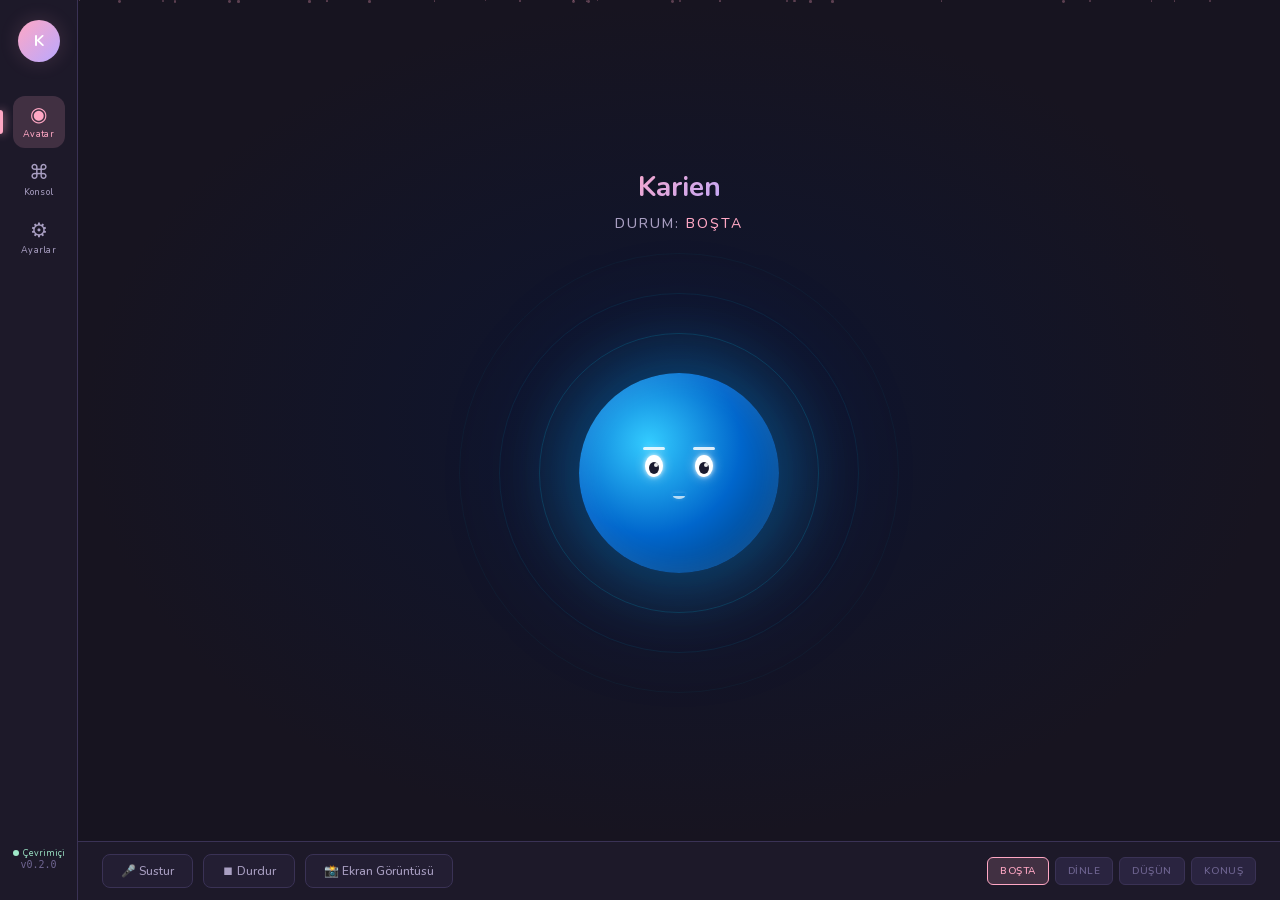
==== commit 1a449bd7: "feat: design tokens + vendored font + base.css - ui/css/tokens.css: erik-antrasit zeminler (#171420→" ====
--- a/ui/index.html
+++ b/ui/index.html
@@ -7,7 +7,8 @@
     <title data-i18n="app.title">Karien Paneli</title>
 
     <!-- Stylesheets -->
-    <link rel="stylesheet" href="css/variables.css">
+    <link rel="stylesheet" href="css/tokens.css">
+    <link rel="stylesheet" href="css/base.css">
     <link rel="stylesheet" href="css/layout.css">
     <link rel="stylesheet" href="css/avatar.css">
     <link rel="stylesheet" href="css/console.css">
@@ -15,7 +16,7 @@
     <link rel="stylesheet" href="css/face.css">
 </head>
 
-<body>
+<body class="app-page">
     <div class="app">
 
         <!-- ───── SIDEBAR ───── -->
--- a/ui/css/tokens.css
+++ b/ui/css/tokens.css
@@ -0,0 +1,131 @@
+/* ═══════════════════════════════════════════════════════════
+   Karien — Design Tokens
+   Kawaii-ama-rafine koyu tema: sıcak erik-antrasit zeminler,
+   sakura/lavanta pastel vurgular. variables.css'in yerine geçer.
+   Yüklenme sırası: tokens.css → base.css → ekran css'leri.
+   ═══════════════════════════════════════════════════════════ */
+
+/* ───── Yazı tipi: Nunito (variable, yerel — ağ bağımlılığı yok) ───── */
+@font-face {
+  font-family: 'Nunito';
+  font-style: normal;
+  font-weight: 200 1000;
+  font-display: swap;
+  src: url('../fonts/Nunito-Variable-latin-ext.woff2') format('woff2');
+  unicode-range: U+0100-02BA, U+02BD-02C5, U+02C7-02CC, U+02CE-02D7, U+02DD-02FF, U+0304, U+0308, U+0329, U+1D00-1DBF, U+1E00-1E9F, U+1EF2-1EFF, U+2020, U+20A0-20AB, U+20AD-20C0, U+2113, U+2C60-2C7F, U+A720-A7FF;
+}
+
+@font-face {
+  font-family: 'Nunito';
+  font-style: normal;
+  font-weight: 200 1000;
+  font-display: swap;
+  src: url('../fonts/Nunito-Variable-latin.woff2') format('woff2');
+  unicode-range: U+0000-00FF, U+0131, U+0152-0153, U+02BB-02BC, U+02C6, U+02DA, U+02DC, U+0304, U+0308, U+0329, U+2000-206F, U+20AC, U+2122, U+2191, U+2193, U+2212, U+2215, U+FEFF, U+FFFD;
+}
+
+:root {
+  /* ───── Zeminler — sıcak erik-antrasit (#171420 → #342c4a) ───── */
+  --ground-0: #171420;   /* en derin: uygulama zemini            */
+  --ground-1: #1d1929;   /* ray / kenar çubuğu                   */
+  --ground-2: #231e33;   /* kart                                 */
+  --ground-3: #2a2440;   /* input / kuyu                         */
+  --ground-4: #342c4a;   /* hover / en açık zemin                */
+
+  /* ───── Vurgular — pastel ───── */
+  --sakura:       #ffa7c4;                      /* birincil     */
+  --sakura-soft:  rgba(255, 167, 196, 0.16);
+  --sakura-glow:  rgba(255, 167, 196, 0.45);
+  --lavanta:      #b9a8ff;                      /* ikincil      */
+  --lavanta-soft: rgba(185, 168, 255, 0.16);
+  --lavanta-glow: rgba(185, 168, 255, 0.45);
+
+  /* ───── Durum renkleri — pastel ───── */
+  --mint:       #9fe8c8;                        /* başarı / çevrimiçi   */
+  --mint-soft:  rgba(159, 232, 200, 0.16);
+  --peach:      #ffd8a8;                        /* uyarı / "restart"    */
+  --peach-soft: rgba(255, 216, 168, 0.16);
+  --coral:      #ff9b9b;                        /* hata / tehlike       */
+  --coral-soft: rgba(255, 155, 155, 0.16);
+
+  /* ───── Metin & çizgi ───── */
+  --text-1: #f3eef8;     /* birincil metin — sıcak beyaz         */
+  --text-2: #a99fc2;     /* ikincil metin                        */
+  --text-3: #6f6591;     /* sönük metin / ipucu                  */
+  --line:   #3a3255;     /* kenarlık                             */
+
+  /* ───── Boşluk skalası (4px taban) ───── */
+  --sp-1:  4px;
+  --sp-2:  8px;
+  --sp-3:  12px;
+  --sp-4:  16px;
+  --sp-5:  20px;
+  --sp-6:  24px;
+  --sp-8:  32px;
+  --sp-10: 40px;
+  --sp-12: 48px;
+
+  /* ───── Yarıçap skalası (6–28px + hap) ───── */
+  --r-xs:   6px;
+  --r-sm:   8px;
+  --r-md:   12px;
+  --r-lg:   16px;
+  --r-xl:   22px;
+  --r-2xl:  28px;
+  --r-pill: 999px;
+
+  /* ───── Tip skalası ───── */
+  --fs-xs:  11px;
+  --fs-sm:  12.5px;
+  --fs-md:  14px;
+  --fs-lg:  16px;
+  --fs-xl:  20px;
+  --fs-2xl: 26px;
+  --fw-regular: 500;   /* Nunito ince kaçar; 500 taban           */
+  --fw-medium:  600;
+  --fw-bold:    700;
+  --fw-heavy:   800;
+
+  /* ───── Gölge & parıltı — yumuşak ───── */
+  --shadow-sm: 0 2px 8px rgba(10, 6, 18, 0.35);
+  --shadow-md: 0 6px 20px rgba(10, 6, 18, 0.45);
+  --shadow-lg: 0 12px 40px rgba(10, 6, 18, 0.55);
+  --glow-sakura:  0 0 24px var(--sakura-glow);
+  --glow-lavanta: 0 0 24px var(--lavanta-glow);
+
+  /* ───── Hareket ───── */
+  --ease-spring: cubic-bezier(0.34, 1.56, 0.64, 1);   /* mevcut overshoot eğrisi */
+  --ease-out:    cubic-bezier(0.22, 1, 0.36, 1);
+  --dur-fast: 150ms;
+  --dur-med:  300ms;
+  --dur-slow: 500ms;
+
+  /* ───── Yazı yığınları ───── */
+  --font-main: 'Nunito', ui-rounded, -apple-system, 'Segoe UI', sans-serif;
+  --font-mono: 'JetBrains Mono', 'Fira Code', ui-monospace, 'SF Mono', Menlo, monospace;
+
+  /* ═════════════════════════════════════════════════════════
+     LEGACY ALIASES — eski variables.css adları → yeni token'lar.
+     Geçiş süresince her ekran açılır kalır; son temizlik
+     commit'inde (plan faz 10) bu blok silinir.
+     ═════════════════════════════════════════════════════════ */
+  --bg-deep:       var(--ground-0);
+  --bg-sidebar:    var(--ground-1);
+  --bg-card:       var(--ground-2);
+  --bg-input:      var(--ground-3);
+  --bg-hover:      var(--ground-4);
+  --accent:        var(--sakura);
+  --accent-dim:    var(--sakura-soft);
+  --accent-glow:   var(--sakura-glow);
+  --accent-purple: var(--lavanta);
+  --accent-pink:   var(--sakura);
+  --accent-green:  var(--mint);
+  --accent-orange: var(--peach);
+  --accent-red:    var(--coral);
+  --text-primary:  var(--text-1);
+  --text-secondary: var(--text-2);
+  --text-dim:      var(--text-3);
+  --border:        var(--line);
+  --radius:        var(--r-md);
+  --radius-sm:     var(--r-sm);
+}
--- a/ui/css/base.css
+++ b/ui/css/base.css
@@ -0,0 +1,66 @@
+/* ═══════════════════════════════════════════════════════════
+   Karien — Base
+   Reset + sayfa iskeleti + ortak keyframe'ler + temalı scrollbar.
+   Sayfa stilleri body.app-page'e SCOPE'ludur: overlay penceresi
+   bu sınıfı ASLA almaz (şeffaflık sözleşmesi — body'ye zemin yok).
+   ═══════════════════════════════════════════════════════════ */
+
+* {
+  margin: 0;
+  padding: 0;
+  box-sizing: border-box;
+}
+
+body.app-page {
+  font-family: var(--font-main);
+  background: var(--ground-0);
+  color: var(--text-1);
+  height: 100vh;
+  overflow: hidden;
+  user-select: none;
+}
+
+/* ───── Ortak keyframe'ler (avatar.css'ten taşındı —
+        konsol/sidebar'ın gizli bağımlılığı burada çözülür) ───── */
+@keyframes fadeIn {
+  from {
+    opacity: 0;
+    transform: translateY(4px);
+  }
+
+  to {
+    opacity: 1;
+    transform: translateY(0);
+  }
+}
+
+@keyframes pulse-dot {
+
+  0%,
+  100% {
+    opacity: 1;
+  }
+
+  50% {
+    opacity: 0.3;
+  }
+}
+
+/* ───── Temalı scrollbar ───── */
+.app-page ::-webkit-scrollbar {
+  width: 8px;
+  height: 8px;
+}
+
+.app-page ::-webkit-scrollbar-track {
+  background: transparent;
+}
+
+.app-page ::-webkit-scrollbar-thumb {
+  background: var(--ground-4);
+  border-radius: var(--r-pill);
+}
+
+.app-page ::-webkit-scrollbar-thumb:hover {
+  background: var(--line);
+}
--- a/ui/css/avatar.css
+++ b/ui/css/avatar.css
@@ -212,29 +212,7 @@
     }
 }
 
-@keyframes pulse-dot {
-
-    0%,
-    100% {
-        opacity: 1;
-    }
-
-    50% {
-        opacity: 0.3;
-    }
-}
-
-@keyframes fadeIn {
-    from {
-        opacity: 0;
-        transform: translateY(4px);
-    }
-
-    to {
-        opacity: 1;
-        transform: translateY(0);
-    }
-}
+/* fadeIn ve pulse-dot keyframe'leri base.css'e taşındı */
 
 @keyframes float-up {
     0% {
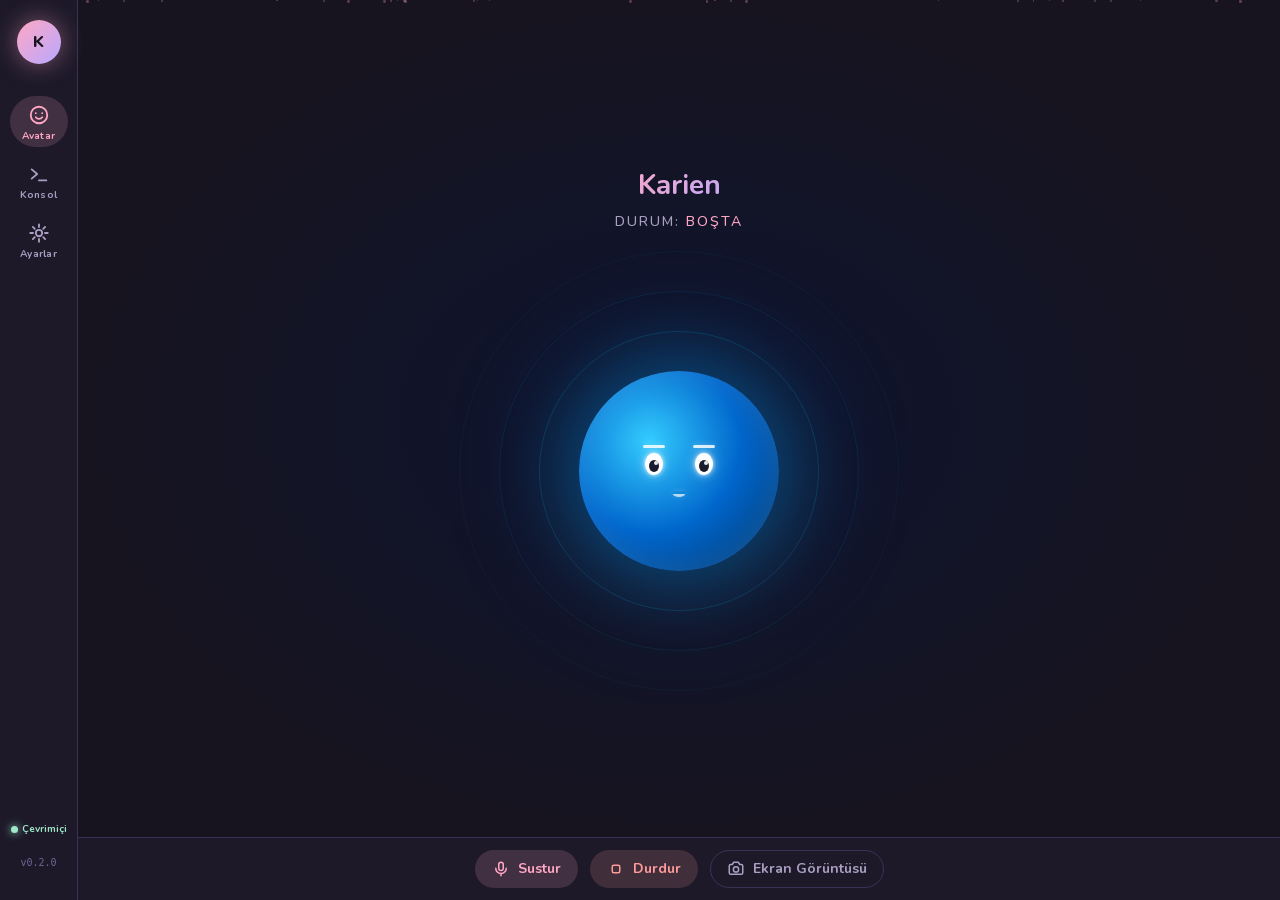
==== commit 62c507a6: "feat: shell rebuild + real bottom-bar actions - layout.css tokens/komponent kiti üstünde yeniden yaz" ====
--- a/ui/index.html
+++ b/ui/index.html
@@ -9,6 +9,7 @@
     <!-- Stylesheets -->
     <link rel="stylesheet" href="css/tokens.css">
     <link rel="stylesheet" href="css/base.css">
+    <link rel="stylesheet" href="css/components.css">
     <link rel="stylesheet" href="css/layout.css">
     <link rel="stylesheet" href="css/avatar.css">
     <link rel="stylesheet" href="css/console.css">
@@ -17,27 +18,101 @@
 </head>
 
 <body class="app-page">
+    <!-- İkon sprite'ı — kaynak: ui/img/icons.svg (senkron tut).
+         pywebview file:// altında harici <use href="img/icons.svg#..">
+         güvenilir olmadığı için semboller sayfaya gömülüdür. -->
+    <svg xmlns="http://www.w3.org/2000/svg" style="display: none;" aria-hidden="true">
+        <symbol id="icon-mic" viewBox="0 0 24 24" fill="none" stroke="currentColor" stroke-width="2" stroke-linecap="round" stroke-linejoin="round">
+            <rect x="9" y="3" width="6" height="11" rx="3"/>
+            <path d="M5 11a7 7 0 0 0 14 0"/>
+            <path d="M12 18v3"/>
+        </symbol>
+        <symbol id="icon-mic-off" viewBox="0 0 24 24" fill="none" stroke="currentColor" stroke-width="2" stroke-linecap="round" stroke-linejoin="round">
+            <path d="M9 9v5a3 3 0 0 0 5.1 2.1M15 10V6a3 3 0 0 0-5.6-1.5"/>
+            <path d="M5 11a7 7 0 0 0 11.4 5.4M18.6 14A7 7 0 0 0 19 11"/>
+            <path d="M12 18v3"/>
+            <path d="M4 4l16 16"/>
+        </symbol>
+        <symbol id="icon-stop" viewBox="0 0 24 24" fill="none" stroke="currentColor" stroke-width="2" stroke-linecap="round" stroke-linejoin="round">
+            <rect x="7" y="7" width="10" height="10" rx="2"/>
+        </symbol>
+        <symbol id="icon-camera" viewBox="0 0 24 24" fill="none" stroke="currentColor" stroke-width="2" stroke-linecap="round" stroke-linejoin="round">
+            <path d="M3 8a2 2 0 0 1 2-2h2l2-3h6l2 3h2a2 2 0 0 1 2 2v9a2 2 0 0 1-2 2H5a2 2 0 0 1-2-2z"/>
+            <circle cx="12" cy="12.5" r="3.5"/>
+        </symbol>
+        <symbol id="icon-terminal" viewBox="0 0 24 24" fill="none" stroke="currentColor" stroke-width="2" stroke-linecap="round" stroke-linejoin="round">
+            <path d="M4 17l6-5-6-5"/>
+            <path d="M12 19h8"/>
+        </symbol>
+        <symbol id="icon-gear" viewBox="0 0 24 24" fill="none" stroke="currentColor" stroke-width="2" stroke-linecap="round" stroke-linejoin="round">
+            <circle cx="12" cy="12" r="3.5"/>
+            <path d="M12 2.5v3M12 18.5v3M2.5 12h3M18.5 12h3M5.3 5.3l2.1 2.1M16.6 16.6l2.1 2.1M18.7 5.3l-2.1 2.1M7.4 16.6l-2.1 2.1"/>
+        </symbol>
+        <symbol id="icon-sparkle" viewBox="0 0 24 24" fill="none" stroke="currentColor" stroke-width="2" stroke-linecap="round" stroke-linejoin="round">
+            <path d="M12 3l2.2 6.8L21 12l-6.8 2.2L12 21l-2.2-6.8L3 12l6.8-2.2z"/>
+        </symbol>
+        <symbol id="icon-face" viewBox="0 0 24 24" fill="none" stroke="currentColor" stroke-width="2" stroke-linecap="round" stroke-linejoin="round">
+            <circle cx="12" cy="12" r="9"/>
+            <path d="M8.5 10h.01M15.5 10h.01"/>
+            <path d="M8.5 14.5a4.5 4.5 0 0 0 7 0"/>
+        </symbol>
+        <symbol id="icon-brain" viewBox="0 0 24 24" fill="none" stroke="currentColor" stroke-width="2" stroke-linecap="round" stroke-linejoin="round">
+            <path d="M12 5v14"/>
+            <path d="M12 5a3.5 3.5 0 0 0-6.6 1.2A3.5 3.5 0 0 0 4 12a3.5 3.5 0 0 0 1.6 5A3.5 3.5 0 0 0 12 19"/>
+            <path d="M12 5a3.5 3.5 0 0 1 6.6 1.2A3.5 3.5 0 0 1 20 12a3.5 3.5 0 0 1-1.6 5A3.5 3.5 0 0 1 12 19"/>
+        </symbol>
+        <symbol id="icon-plug" viewBox="0 0 24 24" fill="none" stroke="currentColor" stroke-width="2" stroke-linecap="round" stroke-linejoin="round">
+            <path d="M9 3v5M15 3v5"/>
+            <path d="M6 8h12v3a6 6 0 0 1-12 0z"/>
+            <path d="M12 17v4"/>
+        </symbol>
+        <symbol id="icon-key" viewBox="0 0 24 24" fill="none" stroke="currentColor" stroke-width="2" stroke-linecap="round" stroke-linejoin="round">
+            <circle cx="7.5" cy="15.5" r="4.5"/>
+            <path d="M10.7 12.3L21 2"/>
+            <path d="M16 7l3 3M13 10l2 2"/>
+        </symbol>
+        <symbol id="icon-speaker" viewBox="0 0 24 24" fill="none" stroke="currentColor" stroke-width="2" stroke-linecap="round" stroke-linejoin="round">
+            <path d="M4 9v6h4l5 4V5L8 9z"/>
+            <path d="M16.5 8.5a5 5 0 0 1 0 7"/>
+            <path d="M19 6a8.5 8.5 0 0 1 0 12"/>
+        </symbol>
+        <symbol id="icon-chevron-down" viewBox="0 0 24 24" fill="none" stroke="currentColor" stroke-width="2" stroke-linecap="round" stroke-linejoin="round">
+            <path d="M6 9l6 6 6-6"/>
+        </symbol>
+        <symbol id="icon-send" viewBox="0 0 24 24" fill="none" stroke="currentColor" stroke-width="2" stroke-linecap="round" stroke-linejoin="round">
+            <path d="M21 3L10 14"/>
+            <path d="M21 3l-7 18-4-7-7-4z"/>
+        </symbol>
+        <symbol id="icon-close" viewBox="0 0 24 24" fill="none" stroke="currentColor" stroke-width="2" stroke-linecap="round" stroke-linejoin="round">
+            <path d="M6 6l12 12M18 6L6 18"/>
+        </symbol>
+        <symbol id="icon-check" viewBox="0 0 24 24" fill="none" stroke="currentColor" stroke-width="2" stroke-linecap="round" stroke-linejoin="round">
+            <path d="M4 12l5 5L20 7"/>
+        </symbol>
+    </svg>
+
     <div class="app">
 
         <!-- ───── SIDEBAR ───── -->
         <div class="sidebar">
             <div class="sidebar-logo">K</div>
 
-            <div class="nav-item active" data-tab="avatar" onclick="switchTab('avatar')">
-                <span class="nav-icon">◉</span>
+            <div class="nav-item active" data-tab="avatar" role="button" tabindex="0">
+                <svg class="icon nav-icon"><use href="#icon-face"/></svg>
                 <span class="nav-label" data-i18n="nav.avatar">Avatar</span>
             </div>
-            <div class="nav-item" data-tab="console" onclick="switchTab('console')">
-                <span class="nav-icon">⌘</span>
+            <div class="nav-item" data-tab="console" role="button" tabindex="0">
+                <svg class="icon nav-icon"><use href="#icon-terminal"/></svg>
                 <span class="nav-label" data-i18n="nav.console">Konsol</span>
             </div>
-            <div class="nav-item" data-tab="settings" onclick="switchTab('settings')">
-                <span class="nav-icon">⚙</span>
+            <div class="nav-item" data-tab="settings" role="button" tabindex="0">
+                <svg class="icon nav-icon"><use href="#icon-gear"/></svg>
                 <span class="nav-label" data-i18n="nav.settings">Ayarlar</span>
             </div>
 
             <div class="sidebar-footer">
                 <div class="sidebar-status"><span class="dot"></span> <span data-i18n="sidebar.online">Çevrimiçi</span></div>
+                <div class="sidebar-mic" id="sidebar-mic"></div>
                 <div class="sidebar-version" id="sidebar-version">v0.2.0</div>
             </div>
         </div>
@@ -82,8 +157,8 @@
                 <div class="console-view">
                     <div class="console-toolbar">
                         <span class="title" data-i18n="console.title">⌘ Konsol Çıktısı</span>
-                        <button class="toolbar-btn" onclick="clearLogs()" data-i18n="console.clear">Temizle</button>
-                        <div class="toggle-switch" onclick="this.querySelector('.toggle-track').classList.toggle('on')">
+                        <button class="toolbar-btn" id="btn-clear-logs" data-i18n="console.clear">Temizle</button>
+                        <div class="toggle-switch" id="autoscroll-toggle">
                             <div class="toggle-track on"></div>
                             <span data-i18n="console.autoScroll">Otomatik Kaydırma</span>
                         </div>
@@ -132,8 +207,7 @@
                                     <span class="form-label" data-i18n="settings.label.temperature">Sıcaklık</span>
                                     <div class="slider-container">
                                         <input type="range" class="slider" id="llm-temperature" min="0" max="100"
-                                            value="70"
-                                            oninput="document.getElementById('llm-temp-value').textContent = (this.value/100).toFixed(2)">
+                                            value="70">
                                         <span class="slider-value" id="llm-temp-value">0.70</span>
                                     </div>
                                 </div>
@@ -199,8 +273,7 @@
                                     <span class="form-label" data-i18n="settings.label.speed">Hız</span>
                                     <div class="slider-container">
                                         <input type="range" class="slider" id="voice-speed" min="50" max="200"
-                                            value="100"
-                                            oninput="document.getElementById('voice-speed-value').textContent = (this.value/100).toFixed(1) + 'x'">
+                                            value="100">
                                         <span class="slider-value" id="voice-speed-value">1.0x</span>
                                     </div>
                                 </div>
@@ -243,24 +316,27 @@
             </div>
         </div>
 
-        <!-- ───── BOTTOM BAR ───── -->
+        <!-- ───── BOTTOM BAR (gerçek eylemler — js/app.js bağlar) ───── -->
         <div class="bottom-bar">
-            <button class="action-btn" onclick="toggleMute(this)" data-i18n="bar.mute">🎤 Sustur</button>
-            <button class="action-btn danger" data-i18n="bar.forceStop">⏹ Durdur</button>
-            <button class="action-btn" data-i18n="bar.screenshot">📸 Ekran Görüntüsü</button>
-
-            <div class="state-switcher">
-                <button class="state-btn active" data-state="idle" onclick="setOrbState('idle', this)" data-i18n="stateBtn.idle">Boşta</button>
-                <button class="state-btn" data-state="listening" onclick="setOrbState('listening', this)" data-i18n="stateBtn.listening">Dinle</button>
-                <button class="state-btn" data-state="thinking" onclick="setOrbState('thinking', this)" data-i18n="stateBtn.thinking">Düşün</button>
-                <button class="state-btn" data-state="speaking" onclick="setOrbState('speaking', this)" data-i18n="stateBtn.speaking">Konuş</button>
-            </div>
+            <button type="button" class="btn btn--soft" id="btn-mute">
+                <svg class="icon"><use href="#icon-mic"/></svg>
+                <span data-i18n="bar.mute">Sustur</span>
+            </button>
+            <button type="button" class="btn btn--danger" id="btn-stop">
+                <svg class="icon"><use href="#icon-stop"/></svg>
+                <span data-i18n="bar.forceStop">Durdur</span>
+            </button>
+            <button type="button" class="btn btn--ghost" id="btn-screenshot">
+                <svg class="icon"><use href="#icon-camera"/></svg>
+                <span data-i18n="bar.screenshot">Ekran Görüntüsü</span>
+            </button>
         </div>
     </div>
 
     <!-- Scripts (order matters: i18n first, then shared helpers, modules, app bootstrap) -->
     <script src="js/i18n.js"></script>
     <script src="js/util.js"></script>
+    <script src="js/toast.js"></script>
     <script src="js/avatar.js"></script>
     <script src="js/console.js"></script>
     <script src="js/settings.js"></script>
--- a/ui/css/components.css
+++ b/ui/css/components.css
@@ -0,0 +1,496 @@
+/* ═══════════════════════════════════════════════════════════
+   Karien — Komponent Kiti
+   tokens.css üstünde tek görsel dil. Sonraki fazlar (kabuk,
+   konsol, ayarlar, sihirbaz) yalnızca bu sınıfları kullanır.
+
+   KULLANIM
+   ─ Buton:   <button class="btn btn--primary">Kaydet</button>
+              çeşitler: --primary (sakura dolgu, koyu metin),
+              --soft, --ghost, --danger; boyut: --sm
+   ─ İkon:    <svg class="icon"><use href="img/icons.svg#icon-mic"/></svg>
+   ─ Alan:    <input class="field"> / <select class="field">
+              etiketli satır: .field-row > .field-label + .field
+   ─ Slider:  <input type="range" class="slider"> (+ .slider-value)
+   ─ Kart:    .card, seçilebilir: .card--select (+ .is-selected)
+   ─ Çip:     <span class="chip chip--mint">Çevrimiçi</span>
+              renkler: --sakura --lavanta --mint --peach --coral
+   ─ Toggle:  <button class="toggle" role="switch" aria-checked="true">
+              açık durum: .is-on (JS class'ı çevirir)
+   ─ Bölüm:   .section > .section-header (.section-title,
+              .section-chevron) + .section-body; kapalı: .is-closed
+   ─ Toast:   js/toast.js → showToast(mesaj, tur)
+              tur: 'info' | 'success' | 'warn' | 'error'
+   ═══════════════════════════════════════════════════════════ */
+
+/* ───── İkon ───── */
+.icon {
+  width: 18px;
+  height: 18px;
+  flex: none;
+  stroke: currentColor;
+  fill: none;
+  vertical-align: -3px;
+}
+
+.icon--lg {
+  width: 24px;
+  height: 24px;
+}
+
+/* ───── Buton ───── */
+.btn {
+  display: inline-flex;
+  align-items: center;
+  justify-content: center;
+  gap: var(--sp-2);
+  padding: var(--sp-2) var(--sp-4);
+  border: 1px solid transparent;
+  border-radius: var(--r-pill);
+  font-family: var(--font-main);
+  font-size: var(--fs-md);
+  font-weight: var(--fw-bold);
+  line-height: 1.4;
+  color: var(--text-1);
+  background: var(--ground-3);
+  cursor: pointer;
+  user-select: none;
+  transition:
+    background var(--dur-fast) var(--ease-out),
+    color var(--dur-fast) var(--ease-out),
+    border-color var(--dur-fast) var(--ease-out),
+    box-shadow var(--dur-fast) var(--ease-out),
+    transform var(--dur-med) var(--ease-spring);
+}
+
+.btn:hover {
+  background: var(--ground-4);
+}
+
+.btn:active {
+  transform: scale(0.97);
+}
+
+.btn:focus-visible {
+  outline: 2px solid var(--lavanta);
+  outline-offset: 2px;
+}
+
+.btn:disabled {
+  opacity: 0.45;
+  cursor: not-allowed;
+  transform: none;
+}
+
+.btn--primary {
+  background: var(--sakura);
+  color: var(--ground-0);
+  box-shadow: var(--shadow-sm);
+}
+
+.btn--primary:hover {
+  background: #ffb8d0;
+  box-shadow: var(--glow-sakura);
+}
+
+.btn--soft {
+  background: var(--sakura-soft);
+  color: var(--sakura);
+}
+
+.btn--soft:hover {
+  background: rgba(255, 167, 196, 0.26);
+}
+
+.btn--ghost {
+  background: transparent;
+  border-color: var(--line);
+  color: var(--text-2);
+}
+
+.btn--ghost:hover {
+  background: var(--ground-3);
+  color: var(--text-1);
+}
+
+.btn--danger {
+  background: var(--coral-soft);
+  color: var(--coral);
+}
+
+.btn--danger:hover {
+  background: rgba(255, 155, 155, 0.28);
+}
+
+.btn--sm {
+  padding: var(--sp-1) var(--sp-3);
+  font-size: var(--fs-sm);
+}
+
+/* ───── Alan (input / select) ───── */
+.field-row {
+  display: flex;
+  align-items: center;
+  gap: var(--sp-4);
+  padding: var(--sp-3) 0;
+}
+
+.field-label {
+  flex: none;
+  width: 140px;
+  font-size: var(--fs-md);
+  font-weight: var(--fw-medium);
+  color: var(--text-2);
+}
+
+.field {
+  flex: 1;
+  min-width: 0;
+  padding: var(--sp-2) var(--sp-3);
+  background: var(--ground-3);
+  border: 1px solid var(--line);
+  border-radius: var(--r-md);
+  font-family: var(--font-main);
+  font-size: var(--fs-md);
+  font-weight: var(--fw-regular);
+  color: var(--text-1);
+  transition:
+    border-color var(--dur-fast) var(--ease-out),
+    box-shadow var(--dur-fast) var(--ease-out);
+}
+
+.field::placeholder {
+  color: var(--text-3);
+}
+
+.field:hover {
+  border-color: var(--text-3);
+}
+
+.field:focus {
+  outline: none;
+  border-color: var(--sakura);
+  box-shadow: 0 0 0 3px var(--sakura-soft);
+}
+
+select.field {
+  appearance: none;
+  -webkit-appearance: none;
+  background-image: url("data:image/svg+xml;utf8,<svg xmlns='http://www.w3.org/2000/svg' width='12' height='12' viewBox='0 0 24 24' fill='none' stroke='%23a99fc2' stroke-width='2.5' stroke-linecap='round' stroke-linejoin='round'><path d='M6 9l6 6 6-6'/></svg>");
+  background-repeat: no-repeat;
+  background-position: right var(--sp-3) center;
+  padding-right: var(--sp-8);
+  cursor: pointer;
+}
+
+/* ───── Slider ───── */
+.slider-row {
+  display: flex;
+  align-items: center;
+  gap: var(--sp-3);
+  flex: 1;
+}
+
+.slider {
+  flex: 1;
+  height: 6px;
+  appearance: none;
+  -webkit-appearance: none;
+  background: var(--ground-4);
+  border-radius: var(--r-pill);
+  outline: none;
+  cursor: pointer;
+}
+
+.slider::-webkit-slider-thumb {
+  appearance: none;
+  -webkit-appearance: none;
+  width: 18px;
+  height: 18px;
+  border-radius: 50%;
+  background: var(--sakura);
+  border: none;
+  box-shadow: var(--shadow-sm);
+  transition: transform var(--dur-med) var(--ease-spring), box-shadow var(--dur-fast) var(--ease-out);
+}
+
+.slider::-webkit-slider-thumb:hover {
+  transform: scale(1.15);
+  box-shadow: var(--glow-sakura);
+}
+
+.slider:active::-webkit-slider-thumb {
+  transform: scale(0.97);
+}
+
+.slider-value {
+  flex: none;
+  min-width: 44px;
+  text-align: right;
+  font-family: var(--font-mono);
+  font-size: var(--fs-sm);
+  color: var(--sakura);
+}
+
+/* ───── Kart ───── */
+.card {
+  background: var(--ground-2);
+  border: 1px solid var(--line);
+  border-radius: var(--r-lg);
+  padding: var(--sp-4);
+  box-shadow: var(--shadow-sm);
+}
+
+.card--select {
+  cursor: pointer;
+  transition:
+    border-color var(--dur-fast) var(--ease-out),
+    background var(--dur-fast) var(--ease-out),
+    box-shadow var(--dur-fast) var(--ease-out),
+    transform var(--dur-med) var(--ease-spring);
+}
+
+.card--select:hover {
+  border-color: var(--text-3);
+  transform: translateY(-1px);
+}
+
+.card--select:active {
+  transform: scale(0.98);
+}
+
+.card--select.is-selected {
+  border-color: var(--sakura);
+  background: linear-gradient(var(--sakura-soft), var(--sakura-soft)), var(--ground-2);
+  box-shadow: var(--glow-sakura);
+}
+
+/* ───── Çip / rozet ───── */
+.chip {
+  display: inline-flex;
+  align-items: center;
+  gap: var(--sp-1);
+  padding: 2px var(--sp-3);
+  border-radius: var(--r-pill);
+  font-size: var(--fs-xs);
+  font-weight: var(--fw-bold);
+  letter-spacing: 0.4px;
+  background: var(--ground-4);
+  color: var(--text-2);
+  white-space: nowrap;
+}
+
+.chip--sakura {
+  background: var(--sakura-soft);
+  color: var(--sakura);
+}
+
+.chip--lavanta {
+  background: var(--lavanta-soft);
+  color: var(--lavanta);
+}
+
+.chip--mint {
+  background: var(--mint-soft);
+  color: var(--mint);
+}
+
+.chip--peach {
+  background: var(--peach-soft);
+  color: var(--peach);
+}
+
+.chip--coral {
+  background: var(--coral-soft);
+  color: var(--coral);
+}
+
+/* tıklanabilir çip (deri/ifade seçiciler) */
+.chip--action {
+  cursor: pointer;
+  padding: var(--sp-1) var(--sp-3);
+  border: 1px solid var(--line);
+  background: var(--ground-3);
+  color: var(--text-2);
+  font-size: var(--fs-sm);
+  transition:
+    background var(--dur-fast) var(--ease-out),
+    color var(--dur-fast) var(--ease-out),
+    border-color var(--dur-fast) var(--ease-out),
+    transform var(--dur-med) var(--ease-spring);
+}
+
+.chip--action:hover {
+  color: var(--text-1);
+  border-color: var(--text-3);
+}
+
+.chip--action:active {
+  transform: scale(0.95);
+}
+
+.chip--action.is-selected {
+  background: var(--sakura-soft);
+  border-color: var(--sakura);
+  color: var(--sakura);
+}
+
+/* ───── Toggle (anahtar) ───── */
+.toggle {
+  position: relative;
+  width: 40px;
+  height: 22px;
+  flex: none;
+  border: none;
+  border-radius: var(--r-pill);
+  background: var(--ground-4);
+  cursor: pointer;
+  transition: background var(--dur-med) var(--ease-out);
+}
+
+.toggle::after {
+  content: '';
+  position: absolute;
+  top: 3px;
+  left: 3px;
+  width: 16px;
+  height: 16px;
+  border-radius: 50%;
+  background: var(--text-2);
+  transition:
+    transform var(--dur-med) var(--ease-spring),
+    background var(--dur-med) var(--ease-out);
+}
+
+.toggle.is-on {
+  background: var(--sakura);
+}
+
+.toggle.is-on::after {
+  transform: translateX(18px);
+  background: var(--ground-0);
+}
+
+.toggle:focus-visible {
+  outline: 2px solid var(--lavanta);
+  outline-offset: 2px;
+}
+
+/* ───── Bölüm (ayarlar akordeonu) ───── */
+.section {
+  background: var(--ground-2);
+  border: 1px solid var(--line);
+  border-radius: var(--r-lg);
+  margin-bottom: var(--sp-4);
+  overflow: hidden;
+}
+
+.section-header {
+  display: flex;
+  align-items: center;
+  gap: var(--sp-3);
+  padding: var(--sp-4);
+  cursor: pointer;
+  user-select: none;
+  transition: background var(--dur-fast) var(--ease-out);
+}
+
+.section-header:hover {
+  background: var(--ground-3);
+}
+
+.section-title {
+  flex: 1;
+  font-size: var(--fs-lg);
+  font-weight: var(--fw-bold);
+  color: var(--text-1);
+}
+
+.section-chevron {
+  color: var(--text-3);
+  transition: transform var(--dur-med) var(--ease-spring);
+}
+
+.section.is-closed .section-chevron {
+  transform: rotate(-90deg);
+}
+
+.section-body {
+  padding: 0 var(--sp-4) var(--sp-4);
+}
+
+.section.is-closed .section-body {
+  display: none;
+}
+
+/* ───── Toast (js/toast.js) ───── */
+.toast-stack {
+  position: fixed;
+  bottom: var(--sp-6);
+  left: 50%;
+  transform: translateX(-50%);
+  display: flex;
+  flex-direction: column;
+  align-items: center;
+  gap: var(--sp-2);
+  z-index: 10000;
+  pointer-events: none;
+}
+
+.toast {
+  display: inline-flex;
+  align-items: center;
+  gap: var(--sp-2);
+  max-width: 420px;
+  padding: var(--sp-3) var(--sp-5);
+  background: var(--ground-2);
+  border: 1px solid var(--line);
+  border-radius: var(--r-pill);
+  box-shadow: var(--shadow-md);
+  font-size: var(--fs-md);
+  font-weight: var(--fw-medium);
+  color: var(--text-1);
+  animation: toast-in var(--dur-med) var(--ease-spring);
+}
+
+.toast.is-leaving {
+  animation: toast-out var(--dur-med) var(--ease-out) forwards;
+}
+
+.toast--success {
+  border-color: var(--mint);
+  color: var(--mint);
+}
+
+.toast--warn {
+  border-color: var(--peach);
+  color: var(--peach);
+}
+
+.toast--error {
+  border-color: var(--coral);
+  color: var(--coral);
+}
+
+@keyframes toast-in {
+  from {
+    opacity: 0;
+    transform: translateY(12px) scale(0.95);
+  }
+
+  to {
+    opacity: 1;
+    transform: translateY(0) scale(1);
+  }
+}
+
+@keyframes toast-out {
+  from {
+    opacity: 1;
+    transform: translateY(0) scale(1);
+  }
+
+  to {
+    opacity: 0;
+    transform: translateY(8px) scale(0.95);
+  }
+}
--- a/ui/css/layout.css
+++ b/ui/css/layout.css
@@ -1,8 +1,11 @@
-/* ═══════════════════════════════════════
-   Karien — Layout, Sidebar, Bottom Bar
-   ═══════════════════════════════════════ */
+/* ═══════════════════════════════════════════════════════════
+   Karien — Kabuk: grid, kenar çubuğu, alt bar
+   tokens.css + components.css üstünde; kawaii-ama-rafine geçiş.
+   Alt bar butonları components.css'teki .btn ailesini kullanır —
+   burada yalnızca yerleşim ve kabuğa özgü durumlar var.
+   ═══════════════════════════════════════════════════════════ */
 
-/* ───── APP GRID ───── */
+/* ───── UYGULAMA GRID'İ ───── */
 .app {
     display: grid;
     grid-template-columns: 78px 1fr;
@@ -10,112 +13,128 @@
     height: 100vh;
 }
 
-/* ───── SIDEBAR ───── */
+/* ───── KENAR ÇUBUĞU ───── */
 .sidebar {
     grid-row: 1 / 3;
-    background: var(--bg-sidebar);
-    border-right: 1px solid var(--border);
+    background: var(--ground-1);
+    border-right: 1px solid var(--line);
     display: flex;
     flex-direction: column;
     align-items: center;
-    padding: 20px 0;
-    gap: 6px;
+    padding: var(--sp-5) 0;
+    gap: var(--sp-2);
     z-index: 10;
 }
 
+/* Pembe-lavanta yumuşak logo */
 .sidebar-logo {
-    width: 42px;
-    height: 42px;
+    width: 44px;
+    height: 44px;
     border-radius: 50%;
-    background: linear-gradient(135deg, var(--accent), var(--accent-purple));
+    background: linear-gradient(135deg, var(--sakura), var(--lavanta));
     display: flex;
     align-items: center;
     justify-content: center;
-    font-weight: 700;
-    font-size: 16px;
-    color: #fff;
-    margin-bottom: 28px;
-    box-shadow: 0 0 20px var(--accent-dim);
+    font-weight: var(--fw-heavy);
+    font-size: var(--fs-lg);
+    color: var(--ground-0);
+    margin-bottom: var(--sp-6);
+    box-shadow: var(--glow-sakura);
 }
 
+/* Hap (pill) nav öğeleri */
 .nav-item {
-    width: 52px;
-    height: 52px;
-    border-radius: var(--radius);
+    width: 58px;
+    padding: var(--sp-2) 0 var(--sp-1);
+    border-radius: var(--r-pill);
     display: flex;
     flex-direction: column;
     align-items: center;
     justify-content: center;
+    gap: 3px;
     cursor: pointer;
-    transition: all 0.25s ease;
-    position: relative;
-    color: var(--text-secondary);
-    gap: 3px;
+    color: var(--text-2);
+    transition:
+        background var(--dur-fast) var(--ease-out),
+        color var(--dur-fast) var(--ease-out),
+        transform var(--dur-med) var(--ease-spring);
 }
 
 .nav-item:hover {
-    background: var(--bg-hover);
-    color: var(--text-primary);
+    background: var(--ground-3);
+    color: var(--text-1);
+}
+
+.nav-item:active {
+    transform: scale(0.94);
+}
+
+.nav-item:focus-visible {
+    outline: 2px solid var(--lavanta);
+    outline-offset: 2px;
 }
 
 .nav-item.active {
-    background: var(--accent-dim);
-    color: var(--accent);
-}
-
-.nav-item.active::before {
-    content: '';
-    position: absolute;
-    left: -13px;
-    width: 3px;
-    height: 24px;
-    background: var(--accent);
-    border-radius: 0 3px 3px 0;
-    box-shadow: 0 0 10px var(--accent);
+    background: var(--sakura-soft);
+    color: var(--sakura);
 }
 
 .nav-icon {
-    font-size: 20px;
-    line-height: 1;
+    width: 22px;
+    height: 22px;
 }
 
 .nav-label {
-    font-size: 9px;
-    font-weight: 500;
+    font-size: 10px;
+    font-weight: var(--fw-bold);
     letter-spacing: 0.3px;
 }
 
 .sidebar-footer {
     margin-top: auto;
     text-align: center;
-    padding: 10px;
+    padding: var(--sp-3);
+    display: flex;
+    flex-direction: column;
+    align-items: center;
+    gap: var(--sp-1);
+}
+
+/* Mint durum noktası */
+.sidebar-status {
+    font-size: 10px;
+    font-weight: var(--fw-bold);
+    color: var(--mint);
+    display: flex;
+    align-items: center;
+    gap: var(--sp-1);
+    justify-content: center;
+}
+
+.sidebar-status .dot {
+    width: 7px;
+    height: 7px;
+    border-radius: 50%;
+    background: var(--mint);
+    box-shadow: 0 0 8px var(--mint);
+    animation: pulse-dot 2s infinite;
+}
+
+/* Mikrofon durumu satırı (js/app.js doldurur) */
+.sidebar-mic {
+    font-size: 9.5px;
+    font-weight: var(--fw-medium);
+    color: var(--text-3);
+    min-height: 13px;
 }
 
 .sidebar-version {
     font-size: 10px;
-    color: var(--text-dim);
+    color: var(--text-3);
     font-family: var(--font-mono);
 }
 
-.sidebar-status {
-    font-size: 9px;
-    color: var(--accent-green);
-    margin-top: 6px;
-    display: flex;
-    align-items: center;
-    gap: 4px;
-    justify-content: center;
-}
-
-.sidebar-status .dot {
-    width: 6px;
-    height: 6px;
-    border-radius: 50%;
-    background: var(--accent-green);
-    animation: pulse-dot 2s infinite;
-}
-
-/* ───── MAIN CONTENT ───── */
+/* ───── ANA İÇERİK ───── */
 .main-content {
     overflow: hidden;
     position: relative;
@@ -131,68 +150,23 @@
     flex-direction: column;
 }
 
-/* ───── BOTTOM BAR ───── */
+/* ───── ALT BAR ───── */
 .bottom-bar {
-    background: var(--bg-sidebar);
-    border-top: 1px solid var(--border);
-    padding: 12px 24px;
+    background: var(--ground-1);
+    border-top: 1px solid var(--line);
+    padding: var(--sp-3) var(--sp-6);
     display: flex;
     align-items: center;
-    gap: 10px;
     justify-content: center;
+    gap: var(--sp-3);
 }
 
-.action-btn {
-    display: flex;
-    align-items: center;
-    gap: 7px;
-    padding: 8px 18px;
-    border-radius: var(--radius-sm);
-    border: 1px solid var(--border);
-    background: var(--bg-card);
-    color: var(--text-secondary);
-    font-size: 12px;
-    font-weight: 500;
-    cursor: pointer;
-    transition: all 0.2s;
-    font-family: var(--font-main);
+/* Susturulmuş durum: buton mercan tonuna döner (ikon: mic-off) */
+#btn-mute.muted {
+    background: var(--coral-soft);
+    color: var(--coral);
 }
 
-.action-btn:hover {
-    background: var(--bg-hover);
-    border-color: var(--accent);
-    color: var(--accent);
+#btn-mute.muted:hover {
+    background: rgba(255, 155, 155, 0.28);
 }
-
-.action-btn.danger:hover {
-    border-color: var(--accent-red);
-    color: var(--accent-red);
-}
-
-.state-switcher {
-    margin-left: auto;
-    display: flex;
-    gap: 6px;
-}
-
-.state-btn {
-    padding: 6px 12px;
-    border-radius: 6px;
-    border: 1px solid var(--border);
-    background: var(--bg-input);
-    color: var(--text-dim);
-    font-size: 10px;
-    font-weight: 600;
-    cursor: pointer;
-    transition: all 0.2s;
-    text-transform: uppercase;
-    letter-spacing: 0.5px;
-    font-family: var(--font-main);
-}
-
-.state-btn:hover,
-.state-btn.active {
-    border-color: var(--accent);
-    color: var(--accent);
-    background: var(--accent-dim);
-}
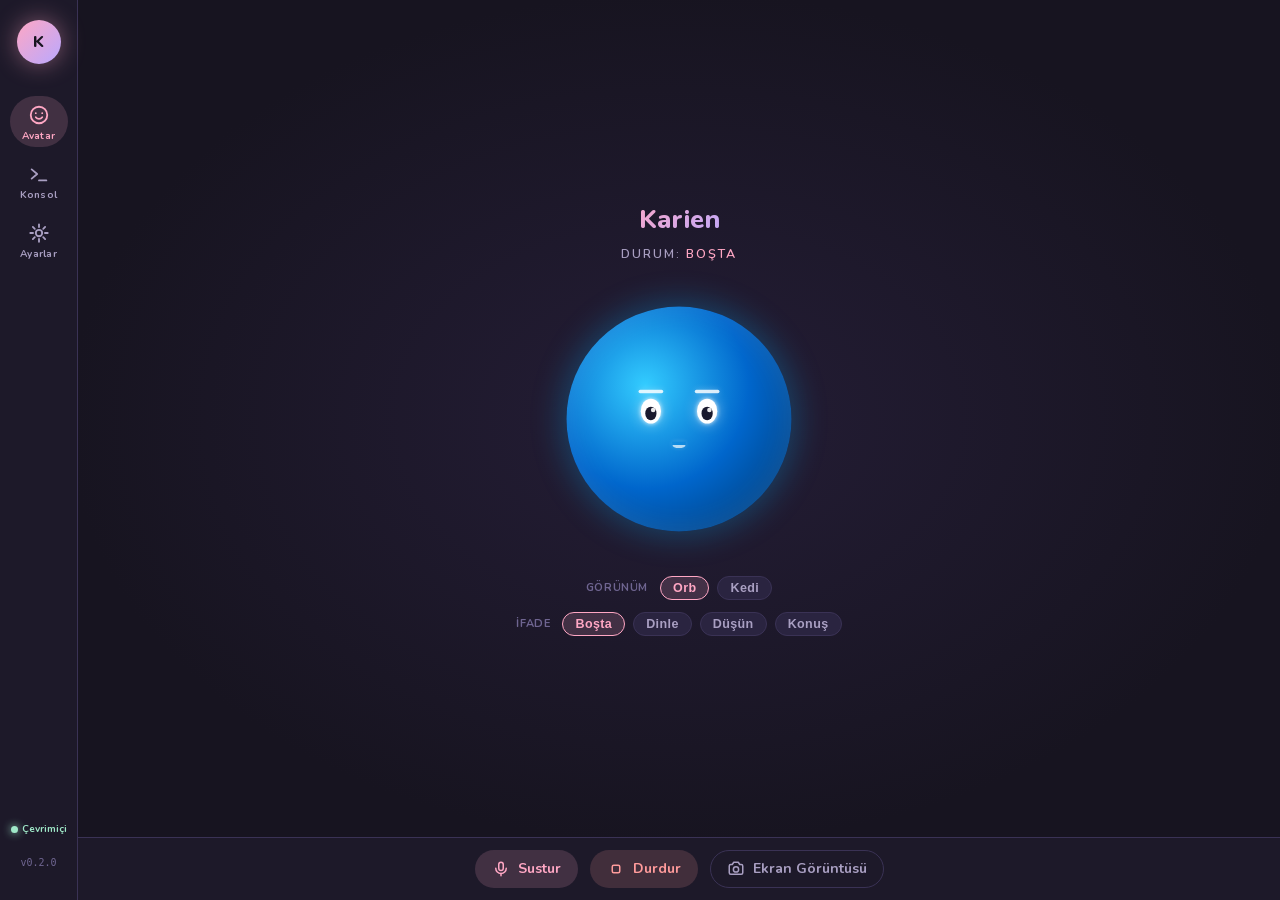
==== commit 9328160e: "feat: avatar preview canvas, retire face.css - ui/js/avatar-dom.js: #avatar-root işaretlemesi tek ka" ====
--- a/ui/index.html
+++ b/ui/index.html
@@ -11,10 +11,14 @@
     <link rel="stylesheet" href="css/base.css">
     <link rel="stylesheet" href="css/components.css">
     <link rel="stylesheet" href="css/layout.css">
+    <link rel="stylesheet" href="css/avatar-base.css">
     <link rel="stylesheet" href="css/avatar.css">
     <link rel="stylesheet" href="css/console.css">
     <link rel="stylesheet" href="css/settings.css">
-    <link rel="stylesheet" href="css/face.css">
+    <!-- Aktif avatar derisi — js/avatar.js canlı önizleme için href'i değiştirir.
+         Skin sözleşmesi overlay ile birebir aynı: avatars/<id>/skin.css,
+         data-state/data-mood #avatar-root üzerinde. Son sırada durmalı. -->
+    <link rel="stylesheet" href="avatars/orb/skin.css" id="skin-link">
 </head>
 
 <body class="app-page">
@@ -120,34 +124,28 @@
         <!-- ───── MAIN CONTENT ───── -->
         <div class="main-content">
 
-            <!-- AVATAR VIEW -->
+            <!-- AVATAR VIEW (önizleme sahnesi — js/avatar.js sürer) -->
             <div class="view active" id="view-avatar">
                 <div class="avatar-view">
-                    <div class="particles" id="particles"></div>
                     <div class="avatar-status">
                         <div class="avatar-name">Karien</div>
                         <div class="avatar-status-text"><span data-i18n="avatar.statusPrefix">Durum:</span> <span class="highlight" id="statusLabel" data-i18n="state.idle">Boşta</span>
                         </div>
                     </div>
-                    <div class="orb-container" id="orbContainer">
-                        <div class="orb">
-                            <div class="face">
-                                <div class="brow brow-l"></div>
-                                <div class="brow brow-r"></div>
-                                <div class="eye eye-l">
-                                    <div class="pupil"></div>
-                                </div>
-                                <div class="eye eye-r">
-                                    <div class="pupil"></div>
-                                </div>
-                                <div class="mouth"></div>
-                                <div class="blush blush-l"></div>
-                                <div class="blush blush-r"></div>
-                            </div>
-                        </div>
-                        <div class="orb-ring"></div>
-                        <div class="orb-ring"></div>
-                        <div class="orb-ring"></div>
+                    <!-- #avatar-root buraya AvatarDom.mount ile takılır -->
+                    <div class="preview-stage" id="preview-stage"></div>
+                    <div class="avatar-chips">
+                        <div class="chip-row" id="skin-chips">
+                            <span class="chip-row-label" data-i18n="preview.skinLabel">Görünüm</span>
+                            <!-- deri çipleri js/avatar.js tarafından doldurulur -->
+                        </div>
+                        <div class="chip-row" id="state-chips">
+                            <span class="chip-row-label" data-i18n="preview.stateLabel">İfade</span>
+                            <button type="button" class="chip chip--action is-selected" data-preview-state="idle" data-i18n="preview.state.idle">Boşta</button>
+                            <button type="button" class="chip chip--action" data-preview-state="listen" data-i18n="preview.state.listen">Dinle</button>
+                            <button type="button" class="chip chip--action" data-preview-state="think" data-i18n="preview.state.think">Düşün</button>
+                            <button type="button" class="chip chip--action" data-preview-state="speak" data-i18n="preview.state.speak">Konuş</button>
+                        </div>
                     </div>
                 </div>
             </div>
@@ -337,6 +335,7 @@
     <script src="js/i18n.js"></script>
     <script src="js/util.js"></script>
     <script src="js/toast.js"></script>
+    <script src="js/avatar-dom.js"></script>
     <script src="js/avatar.js"></script>
     <script src="js/console.js"></script>
     <script src="js/settings.js"></script>
--- a/ui/css/avatar-base.css
+++ b/ui/css/avatar-base.css
@@ -0,0 +1,64 @@
+/* ═══════════════════════════════════════
+   Karien — Avatar Base (skin-agnostic, window-agnostic)
+   ═══════════════════════════════════════
+
+   Structural rules for the canonical #avatar-root
+   (mounted by js/avatar-dom.js) — shared by the
+   overlay window AND the main-window preview stage.
+
+   Everything VISUAL (colors, face, states, moods)
+   belongs to the active skin css in
+   ui/avatars/<id>/skin.css. Window-specific rules
+   (overlay transparency + slide) live in overlay.css.
+   ═══════════════════════════════════════ */
+
+#avatar-root {
+    display: flex;
+    flex-direction: column;
+    align-items: center;
+}
+
+/* ───── AVATAR CONTAINER ───── */
+#avatar-root .avatar {
+    position: relative;
+    width: 150px;
+    height: 150px;
+}
+
+/* The round "body" — each skin paints it */
+#avatar-root .body {
+    position: absolute;
+    inset: 0;
+    border-radius: 50%;
+}
+
+/* Face plane — 120x80 chibi expression grid, scaled down to fit the
+   150px avatar so skins can reuse the existing coordinates. */
+#avatar-root .face {
+    position: absolute;
+    width: 120px;
+    height: 80px;
+    top: 50%;
+    left: 50%;
+    transform: translate(-50%, -50%) scale(0.75);
+    z-index: 5;
+    pointer-events: none;
+}
+
+/* Optional skin parts — hidden unless a skin enables them */
+#avatar-root .ear,
+#avatar-root .whiskers {
+    display: none;
+}
+
+/* ───── STATUS LABEL (minimal, cute) ───── */
+/* Text content is set by JS via t('overlay.state.*') — no CSS content:
+   rules, so the labels live in the i18n table like everything else. */
+#avatar-root .status-label {
+    margin-top: 10px;
+    height: 16px;
+    font: 600 11px/16px -apple-system, "Segoe UI", sans-serif;
+    color: rgba(255, 255, 255, 0.9);
+    letter-spacing: 0.5px;
+    text-shadow: 0 1px 4px rgba(0, 0, 0, 0.55);
+}
--- a/ui/css/avatar.css
+++ b/ui/css/avatar.css
@@ -1,5 +1,12 @@
 /* ═══════════════════════════════════════
-   Karien — Avatar View (Orb & Particles)
+   Karien — Avatar Görünümü (önizleme sahnesi)
+   ═══════════════════════════════════════
+
+   Ana penceredeki avatar sekmesi: isim plakası,
+   1.5x ölçekli skin önizlemesi ve deri/ifade
+   çipleri. Avatarın kendisi avatar-base.css +
+   aktif skin (avatars/<id>/skin.css) tarafından
+   çizilir — burada yalnızca sahne var.
    ═══════════════════════════════════════ */
 
 .avatar-view {
@@ -7,229 +14,77 @@
     flex-direction: column;
     align-items: center;
     justify-content: center;
-    position: relative;
-    background: radial-gradient(ellipse at center, #0d1530 0%, var(--bg-deep) 70%);
+    gap: var(--sp-8);
     height: 100%;
+    /* Neon yerine sıcak erik vinyeti */
+    background: radial-gradient(ellipse at center, #241d36 0%, var(--ground-0) 72%);
 }
 
-.orb-container {
-    position: relative;
-    width: 400px;
-    height: 400px;
-    display: flex;
-    align-items: center;
-    justify-content: center;
-    order: 2;
-    margin-top: 20px;
-}
-
-.orb {
-    width: 200px;
-    height: 200px;
-    border-radius: 50%;
-    background: radial-gradient(circle at 35% 35%, #33ccff, #0066cc, #003366);
-    box-shadow:
-        0 0 60px 20px rgba(0, 180, 255, 0.25),
-        0 0 120px 40px rgba(0, 120, 255, 0.1),
-        inset 0 0 30px rgba(255, 255, 255, 0.1);
-    animation: orb-idle 4s ease-in-out infinite;
-    position: relative;
-    z-index: 2;
-    overflow: visible;
-}
-
-.orb-ring {
-    position: absolute;
-    border-radius: 50%;
-    border: 1px solid;
-    animation: ring-pulse 4s ease-in-out infinite;
-}
-
-.orb-ring:nth-child(2) {
-    width: 280px;
-    height: 280px;
-    border-color: rgba(0, 212, 255, 0.15);
-    animation-delay: 0s;
-}
-
-.orb-ring:nth-child(3) {
-    width: 360px;
-    height: 360px;
-    border-color: rgba(0, 212, 255, 0.08);
-    animation-delay: 0.5s;
-}
-
-.orb-ring:nth-child(4) {
-    width: 440px;
-    height: 440px;
-    border-color: rgba(0, 212, 255, 0.04);
-    animation-delay: 1s;
-}
-
+/* ───── İSİM PLAKASI ───── */
 .avatar-status {
-    margin-top: 0;
-    margin-bottom: 20px;
     text-align: center;
-    order: 1;
-    z-index: 5;
-}
-
-.avatar-status-text {
-    font-size: 14px;
-    color: var(--text-secondary);
-    letter-spacing: 2px;
-    text-transform: uppercase;
-    font-weight: 500;
-}
-
-.avatar-status-text .highlight {
-    color: var(--accent);
 }
 
 .avatar-name {
-    font-size: 28px;
-    font-weight: 700;
-    margin-bottom: 8px;
-    background: linear-gradient(135deg, var(--accent), var(--accent-purple));
+    font-size: var(--fs-2xl);
+    font-weight: var(--fw-heavy);
+    margin-bottom: var(--sp-2);
+    background: linear-gradient(135deg, var(--sakura), var(--lavanta));
     -webkit-background-clip: text;
     background-clip: text;
     -webkit-text-fill-color: transparent;
 }
 
-/* ───── STATE CLASSES ───── */
-.orb-container.listening .orb {
-    animation: orb-listen 1.5s ease-in-out infinite;
-    background: radial-gradient(circle at 35% 35%, #44ddff, #0088ee, #004488);
-    box-shadow:
-        0 0 80px 30px rgba(0, 200, 255, 0.35),
-        0 0 160px 60px rgba(0, 150, 255, 0.15),
-        inset 0 0 30px rgba(255, 255, 255, 0.15);
+.avatar-status-text {
+    font-size: var(--fs-sm);
+    font-weight: var(--fw-medium);
+    color: var(--text-2);
+    letter-spacing: 2px;
+    text-transform: uppercase;
 }
 
-.orb-container.thinking .orb {
-    animation: orb-think 0.8s ease-in-out infinite;
-    background: radial-gradient(circle at 35% 35%, #bb77ff, #7733cc, #440088);
-    box-shadow:
-        0 0 80px 30px rgba(168, 85, 247, 0.35),
-        0 0 160px 60px rgba(168, 85, 247, 0.15),
-        inset 0 0 30px rgba(255, 255, 255, 0.15);
+.avatar-status-text .highlight {
+    color: var(--sakura);
 }
 
-.orb-container.speaking .orb {
-    animation: orb-speak 0.6s ease-in-out infinite;
-    background: radial-gradient(circle at 35% 35%, #ff77cc, #cc3399, #880044);
-    box-shadow:
-        0 0 80px 30px rgba(236, 72, 153, 0.35),
-        0 0 160px 60px rgba(236, 72, 153, 0.15),
-        inset 0 0 30px rgba(255, 255, 255, 0.15);
+/* ───── ÖNİZLEME SAHNESİ ───── */
+.preview-stage {
+    width: 260px;
+    height: 250px;
+    display: flex;
+    align-items: center;
+    justify-content: center;
 }
 
-/* ───── PARTICLES ───── */
-.particles {
-    position: absolute;
-    width: 100%;
-    height: 100%;
-    top: 0;
-    left: 0;
-    pointer-events: none;
-    overflow: hidden;
+/* 1.5x ölçek — kayma yok (o overlay penceresine özgü) */
+.preview-stage #avatar-root {
+    transform: scale(1.5);
 }
 
-.particle {
-    position: absolute;
-    width: 2px;
-    height: 2px;
-    border-radius: 50%;
-    background: var(--accent);
-    opacity: 0.3;
-    animation: float-up linear infinite;
+/* Sahnede sevimli durum etiketi gereksiz — başlıktaki durum metni var */
+.preview-stage .status-label {
+    display: none;
 }
 
-/* ───── KEYFRAME ANIMATIONS ───── */
-@keyframes orb-idle {
-
-    0%,
-    100% {
-        transform: scale(1);
-    }
-
-    50% {
-        transform: scale(1.06);
-    }
+/* ───── DERİ / İFADE ÇİPLERİ ───── */
+.avatar-chips {
+    display: flex;
+    flex-direction: column;
+    align-items: center;
+    gap: var(--sp-3);
 }
 
-@keyframes orb-listen {
-
-    0%,
-    100% {
-        transform: scale(1);
-    }
-
-    50% {
-        transform: scale(1.15);
-    }
+.chip-row {
+    display: flex;
+    align-items: center;
+    gap: var(--sp-2);
 }
 
-@keyframes orb-think {
-
-    0%,
-    100% {
-        transform: scale(0.95) rotate(0deg);
-    }
-
-    50% {
-        transform: scale(1.08) rotate(180deg);
-    }
+.chip-row-label {
+    font-size: var(--fs-xs);
+    font-weight: var(--fw-bold);
+    color: var(--text-3);
+    letter-spacing: 0.6px;
+    text-transform: uppercase;
+    margin-right: var(--sp-1);
 }
-
-@keyframes orb-speak {
-
-    0%,
-    100% {
-        transform: scale(1);
-    }
-
-    25% {
-        transform: scale(1.12);
-    }
-
-    75% {
-        transform: scale(0.95);
-    }
-}
-
-@keyframes ring-pulse {
-
-    0%,
-    100% {
-        transform: scale(1);
-        opacity: 1;
-    }
-
-    50% {
-        transform: scale(1.08);
-        opacity: 0.5;
-    }
-}
-
-/* fadeIn ve pulse-dot keyframe'leri base.css'e taşındı */
-
-@keyframes float-up {
-    0% {
-        transform: translateY(100vh) scale(0);
-        opacity: 0;
-    }
-
-    10% {
-        opacity: 0.4;
-    }
-
-    90% {
-        opacity: 0.4;
-    }
-
-    100% {
-        transform: translateY(-10vh) scale(1);
-        opacity: 0;
-    }
-}
--- a/ui/avatars/orb/skin.css
+++ b/ui/avatars/orb/skin.css
@@ -0,0 +1,615 @@
+/* ═══════════════════════════════════════
+   Karien Avatar Skin — "orb"
+   ═══════════════════════════════════════
+
+   Self-contained skin: chibi face language
+   ported from ui/css/face.css, scaled to
+   the 150px overlay avatar.
+
+   Reacts ONLY to attributes on #avatar-root:
+     data-state: hidden | listen | think | speak
+     data-mood:  neutral, happy, sad, annoyed,
+                 embarrassed, proud, curious,
+                 excited, sleepy
+   ═══════════════════════════════════════ */
+
+/* ───── BODY (neutral) ───── */
+#avatar-root .body {
+    background: radial-gradient(circle at 35% 35%, #33ccff, #0066cc, #003366);
+    box-shadow:
+        0 0 20px 4px rgba(0, 180, 255, 0.25),
+        inset 0 0 20px rgba(255, 255, 255, 0.1);
+    transition: background 0.5s ease, box-shadow 0.5s ease, filter 0.4s ease;
+}
+
+#avatar-root .avatar {
+    animation: skin-idle 4s ease-in-out infinite;
+}
+
+/* ───── EYES ───── */
+#avatar-root .eye {
+    position: absolute;
+    width: 18px;
+    height: 22px;
+    background: #fff;
+    border-radius: 50%;
+    top: 22px;
+    transition: all 0.4s cubic-bezier(0.34, 1.56, 0.64, 1);
+    overflow: hidden;
+    box-shadow: 0 0 12px rgba(255, 255, 255, 0.5), 0 0 4px rgba(255, 255, 255, 0.8);
+    animation: skin-blink 4s ease-in-out infinite;
+}
+
+#avatar-root .eye-l {
+    left: 26px;
+}
+
+#avatar-root .eye-r {
+    right: 26px;
+    animation-delay: 0.1s;
+}
+
+#avatar-root .pupil {
+    position: absolute;
+    width: 10px;
+    height: 12px;
+    background: #1a1a2e;
+    border-radius: 50%;
+    bottom: 3px;
+    left: 50%;
+    transform: translateX(-50%);
+    transition: all 0.4s cubic-bezier(0.34, 1.56, 0.64, 1);
+}
+
+#avatar-root .pupil::after {
+    content: '';
+    position: absolute;
+    width: 4px;
+    height: 4px;
+    background: rgba(255, 255, 255, 0.9);
+    border-radius: 50%;
+    top: 1px;
+    right: 1px;
+}
+
+/* ───── EYEBROWS ───── */
+#avatar-root .brow {
+    position: absolute;
+    width: 22px;
+    height: 3px;
+    background: rgba(255, 255, 255, 0.85);
+    border-radius: 2px;
+    top: 14px;
+    transition: all 0.4s cubic-bezier(0.34, 1.56, 0.64, 1);
+    box-shadow: 0 0 6px rgba(255, 255, 255, 0.3);
+}
+
+#avatar-root .brow-l {
+    left: 24px;
+}
+
+#avatar-root .brow-r {
+    right: 24px;
+}
+
+/* ───── MOUTH ───── */
+#avatar-root .mouth {
+    position: absolute;
+    width: 12px;
+    height: 6px;
+    border-bottom: 3px solid rgba(255, 255, 255, 0.7);
+    border-radius: 0 0 50% 50%;
+    bottom: 14px;
+    left: 50%;
+    transform: translateX(-50%);
+    transition: all 0.4s cubic-bezier(0.34, 1.56, 0.64, 1);
+    box-shadow: 0 0 4px rgba(255, 255, 255, 0.2);
+}
+
+/* ───── BLUSH (hidden by default) ───── */
+#avatar-root .blush {
+    position: absolute;
+    width: 16px;
+    height: 8px;
+    background: rgba(255, 100, 130, 0);
+    border-radius: 50%;
+    top: 42px;
+    transition: all 0.5s ease;
+    filter: blur(2px);
+}
+
+#avatar-root .blush-l {
+    left: 12px;
+}
+
+#avatar-root .blush-r {
+    right: 12px;
+}
+
+/* ═══════════════════════════════════════
+   MOOD EXPRESSIONS (9)
+   ═══════════════════════════════════════ */
+
+/* ───── HAPPY (＾▽＾) squint ───── */
+#avatar-root[data-mood="happy"] .eye {
+    height: 8px;
+    top: 28px;
+    border-radius: 10px 10px 0 0;
+    background: #fff;
+    animation: none;
+}
+
+#avatar-root[data-mood="happy"] .pupil {
+    opacity: 0;
+}
+
+#avatar-root[data-mood="happy"] .brow {
+    top: 10px;
+}
+
+#avatar-root[data-mood="happy"] .mouth {
+    width: 20px;
+    height: 10px;
+    border-bottom: 3px solid rgba(255, 255, 255, 0.8);
+    border-radius: 0 0 50% 50%;
+}
+
+#avatar-root[data-mood="happy"] .body {
+    background: radial-gradient(circle at 35% 35%, #55eeff, #00aacc, #005577);
+    box-shadow:
+        0 0 20px 4px rgba(0, 220, 255, 0.3),
+        inset 0 0 20px rgba(255, 255, 255, 0.12);
+}
+
+/* ───── SAD (╥_╥) teardrop ───── */
+#avatar-root[data-mood="sad"] .eye {
+    height: 18px;
+    border-radius: 50% 50% 40% 40%;
+}
+
+#avatar-root[data-mood="sad"] .pupil {
+    height: 14px;
+    width: 10px;
+}
+
+#avatar-root[data-mood="sad"] .pupil::after {
+    background: rgba(100, 180, 255, 0.8);
+    width: 5px;
+    height: 5px;
+}
+
+#avatar-root[data-mood="sad"] .brow-l {
+    transform: rotate(12deg);
+    transform-origin: right center;
+}
+
+#avatar-root[data-mood="sad"] .brow-r {
+    transform: rotate(-12deg);
+    transform-origin: left center;
+}
+
+#avatar-root[data-mood="sad"] .mouth {
+    width: 10px;
+    height: 5px;
+    border-bottom: none;
+    border-top: 3px solid rgba(255, 255, 255, 0.5);
+    border-radius: 50% 50% 0 0;
+    bottom: 16px;
+}
+
+#avatar-root[data-mood="sad"] .body {
+    background: radial-gradient(circle at 35% 35%, #4477bb, #224488, #112244);
+    box-shadow:
+        0 0 20px 4px rgba(40, 80, 160, 0.3),
+        inset 0 0 20px rgba(180, 200, 255, 0.08);
+}
+
+/* ───── ANNOYED (−_−) half-lid ───── */
+#avatar-root[data-mood="annoyed"] .eye {
+    height: 6px;
+    top: 30px;
+    border-radius: 3px;
+    animation: none;
+}
+
+#avatar-root[data-mood="annoyed"] .pupil {
+    opacity: 0;
+}
+
+#avatar-root[data-mood="annoyed"] .brow-l {
+    transform: rotate(-15deg);
+    transform-origin: right center;
+    top: 18px;
+}
+
+#avatar-root[data-mood="annoyed"] .brow-r {
+    transform: rotate(15deg);
+    transform-origin: left center;
+    top: 18px;
+}
+
+#avatar-root[data-mood="annoyed"] .mouth {
+    width: 14px;
+    height: 0;
+    border-bottom: 3px solid rgba(255, 255, 255, 0.5);
+    border-radius: 0;
+    bottom: 16px;
+}
+
+#avatar-root[data-mood="annoyed"] .body {
+    background: radial-gradient(circle at 35% 35%, #ff6666, #cc3333, #661122);
+    box-shadow:
+        0 0 20px 4px rgba(255, 80, 80, 0.25),
+        inset 0 0 20px rgba(255, 200, 200, 0.08);
+}
+
+/* ───── EMBARRASSED (>///<) blush ───── */
+#avatar-root[data-mood="embarrassed"] .eye {
+    height: 10px;
+    top: 26px;
+    border-radius: 8px 8px 4px 4px;
+}
+
+#avatar-root[data-mood="embarrassed"] .pupil {
+    width: 8px;
+    height: 8px;
+}
+
+#avatar-root[data-mood="embarrassed"] .brow {
+    top: 10px;
+}
+
+#avatar-root[data-mood="embarrassed"] .brow-l {
+    transform: rotate(8deg);
+}
+
+#avatar-root[data-mood="embarrassed"] .brow-r {
+    transform: rotate(-8deg);
+}
+
+#avatar-root[data-mood="embarrassed"] .mouth {
+    width: 8px;
+    height: 4px;
+    border-radius: 0 0 50% 50%;
+    bottom: 16px;
+}
+
+#avatar-root[data-mood="embarrassed"] .blush {
+    background: rgba(255, 100, 150, 0.5);
+}
+
+#avatar-root[data-mood="embarrassed"] .body {
+    background: radial-gradient(circle at 35% 35%, #ff88bb, #cc4488, #882255);
+    box-shadow:
+        0 0 20px 4px rgba(255, 120, 170, 0.3),
+        inset 0 0 20px rgba(255, 200, 220, 0.1);
+}
+
+/* ───── PROUD (✧ω✧) star eyes ───── */
+#avatar-root[data-mood="proud"] .eye {
+    width: 20px;
+    height: 20px;
+    background: transparent;
+    border: none;
+    box-shadow: none;
+    top: 24px;
+    animation: none;
+}
+
+#avatar-root[data-mood="proud"] .pupil {
+    width: 16px;
+    height: 16px;
+    background: transparent;
+    border: none;
+}
+
+#avatar-root[data-mood="proud"] .pupil::after {
+    content: '✦';
+    width: auto;
+    height: auto;
+    background: transparent;
+    color: #ffd700;
+    font-size: 18px;
+    top: 50%;
+    left: 50%;
+    transform: translate(-50%, -50%);
+    border-radius: 0;
+    text-shadow: 0 0 8px rgba(255, 215, 0, 0.6);
+}
+
+#avatar-root[data-mood="proud"] .brow-l {
+    transform: rotate(-10deg);
+    transform-origin: center;
+    top: 12px;
+}
+
+#avatar-root[data-mood="proud"] .brow-r {
+    transform: rotate(10deg);
+    transform-origin: center;
+    top: 12px;
+}
+
+#avatar-root[data-mood="proud"] .mouth {
+    width: 16px;
+    height: 8px;
+    border-bottom: 3px solid rgba(255, 255, 255, 0.8);
+    border-radius: 0 0 50% 50%;
+}
+
+#avatar-root[data-mood="proud"] .body {
+    background: radial-gradient(circle at 35% 35%, #ffcc44, #cc8800, #664400);
+    box-shadow:
+        0 0 20px 4px rgba(255, 200, 50, 0.3),
+        inset 0 0 20px rgba(255, 240, 200, 0.1);
+}
+
+/* ───── CURIOUS (◉_◉?) asymmetric ───── */
+#avatar-root[data-mood="curious"] .eye {
+    width: 22px;
+    height: 26px;
+}
+
+#avatar-root[data-mood="curious"] .eye-r {
+    width: 24px;
+    height: 28px;
+    top: 20px;
+}
+
+#avatar-root[data-mood="curious"] .pupil {
+    width: 12px;
+    height: 14px;
+    transform: translateX(-30%);
+}
+
+#avatar-root[data-mood="curious"] .brow-l {
+    transform: rotate(0deg);
+}
+
+#avatar-root[data-mood="curious"] .brow-r {
+    transform: rotate(-18deg);
+    transform-origin: left center;
+    top: 8px;
+}
+
+#avatar-root[data-mood="curious"] .mouth {
+    width: 8px;
+    height: 8px;
+    border: 2px solid rgba(255, 255, 255, 0.5);
+    border-radius: 50%;
+    bottom: 12px;
+}
+
+#avatar-root[data-mood="curious"] .body {
+    background: radial-gradient(circle at 35% 35%, #66bbff, #3388dd, #1155aa);
+    box-shadow:
+        0 0 20px 4px rgba(80, 180, 255, 0.3),
+        inset 0 0 20px rgba(200, 230, 255, 0.1);
+}
+
+/* ───── EXCITED (★▽★) star eyes ───── */
+#avatar-root[data-mood="excited"] .eye {
+    width: 22px;
+    height: 22px;
+    background: transparent;
+    border: none;
+    box-shadow: none;
+    top: 22px;
+    animation: none;
+}
+
+#avatar-root[data-mood="excited"] .pupil {
+    width: 18px;
+    height: 18px;
+    background: transparent;
+    border: none;
+}
+
+#avatar-root[data-mood="excited"] .pupil::after {
+    content: '★';
+    width: auto;
+    height: auto;
+    background: transparent;
+    color: #fff;
+    font-size: 20px;
+    top: 50%;
+    left: 50%;
+    transform: translate(-50%, -50%);
+    border-radius: 0;
+    animation: skin-sparkle 0.6s ease-in-out infinite alternate;
+}
+
+#avatar-root[data-mood="excited"] .brow {
+    top: 8px;
+    width: 18px;
+}
+
+#avatar-root[data-mood="excited"] .brow-l {
+    transform: rotate(-5deg);
+}
+
+#avatar-root[data-mood="excited"] .brow-r {
+    transform: rotate(5deg);
+}
+
+#avatar-root[data-mood="excited"] .mouth {
+    width: 22px;
+    height: 12px;
+    border-bottom: 3px solid rgba(255, 255, 255, 0.9);
+    border-radius: 0 0 50% 50%;
+}
+
+#avatar-root[data-mood="excited"] .body {
+    background: radial-gradient(circle at 35% 35%, #ff88ff, #cc44dd, #8822aa);
+    box-shadow:
+        0 0 20px 4px rgba(255, 120, 255, 0.3),
+        inset 0 0 20px rgba(255, 200, 255, 0.1);
+    animation: skin-excited 0.5s ease-in-out infinite;
+}
+
+/* ───── SLEEPY (u_u) barely open ───── */
+#avatar-root[data-mood="sleepy"] .eye {
+    height: 4px;
+    top: 32px;
+    border-radius: 4px 4px 0 0;
+    background: rgba(255, 255, 255, 0.6);
+    animation: none;
+}
+
+#avatar-root[data-mood="sleepy"] .pupil {
+    opacity: 0;
+}
+
+#avatar-root[data-mood="sleepy"] .brow {
+    top: 20px;
+    opacity: 0.4;
+}
+
+#avatar-root[data-mood="sleepy"] .brow-l {
+    transform: rotate(5deg);
+}
+
+#avatar-root[data-mood="sleepy"] .brow-r {
+    transform: rotate(-5deg);
+}
+
+#avatar-root[data-mood="sleepy"] .mouth {
+    width: 8px;
+    height: 4px;
+    border-bottom: 2px solid rgba(255, 255, 255, 0.4);
+    border-radius: 0 0 50% 50%;
+    bottom: 18px;
+}
+
+#avatar-root[data-mood="sleepy"] .body {
+    background: radial-gradient(circle at 35% 35%, #6666aa, #444477, #222244);
+    box-shadow:
+        0 0 24px 10px rgba(80, 80, 160, 0.2),
+        0 0 20px 4px rgba(60, 60, 120, 0.08),
+        inset 0 0 20px rgba(150, 150, 200, 0.06);
+}
+
+/* ═══════════════════════════════════════
+   STATES (after moods so they win ties)
+   ═══════════════════════════════════════ */
+
+/* ───── LISTEN: gentle breathing pulse ───── */
+#avatar-root[data-state="listen"] .avatar {
+    animation: skin-breathe 1.8s ease-in-out infinite;
+}
+
+#avatar-root[data-state="listen"] .body {
+    box-shadow:
+        0 0 20px 4px rgba(0, 200, 255, 0.35),
+        inset 0 0 20px rgba(255, 255, 255, 0.15);
+}
+
+/* ───── THINK: dimmed, eyes drift up ───── */
+#avatar-root[data-state="think"] .avatar {
+    animation: skin-think 2.4s ease-in-out infinite;
+}
+
+#avatar-root[data-state="think"] .body {
+    filter: saturate(0.65) brightness(0.92);
+}
+
+#avatar-root[data-state="think"] .pupil {
+    transform: translateX(-50%) translateY(-3px);
+}
+
+/* ───── SPEAK: animated mouth ───── */
+#avatar-root[data-state="speak"] .mouth {
+    animation: skin-speak 0.18s ease-in-out infinite alternate;
+}
+
+/* ═══════════════════════════════════════
+   KEYFRAMES
+   ═══════════════════════════════════════ */
+
+@keyframes skin-idle {
+
+    0%,
+    100% {
+        transform: scale(1);
+    }
+
+    50% {
+        transform: scale(1.03);
+    }
+}
+
+@keyframes skin-breathe {
+
+    0%,
+    100% {
+        transform: scale(1);
+    }
+
+    50% {
+        transform: scale(1.06);
+    }
+}
+
+@keyframes skin-think {
+
+    0%,
+    100% {
+        transform: scale(0.97) rotate(-2deg);
+    }
+
+    50% {
+        transform: scale(1.02) rotate(2deg);
+    }
+}
+
+@keyframes skin-speak {
+    0% {
+        height: 6px;
+        width: 12px;
+    }
+
+    100% {
+        height: 10px;
+        width: 16px;
+    }
+}
+
+@keyframes skin-sparkle {
+    0% {
+        opacity: 0.7;
+        transform: translate(-50%, -50%) scale(0.9);
+    }
+
+    100% {
+        opacity: 1;
+        transform: translate(-50%, -50%) scale(1.1);
+    }
+}
+
+@keyframes skin-excited {
+
+    0%,
+    100% {
+        transform: scale(1) rotate(0deg);
+    }
+
+    25% {
+        transform: scale(1.04) rotate(2deg);
+    }
+
+    75% {
+        transform: scale(1.04) rotate(-2deg);
+    }
+}
+
+@keyframes skin-blink {
+
+    0%,
+    95%,
+    100% {
+        transform: scaleY(1);
+    }
+
+    97% {
+        transform: scaleY(0.1);
+    }
+}
